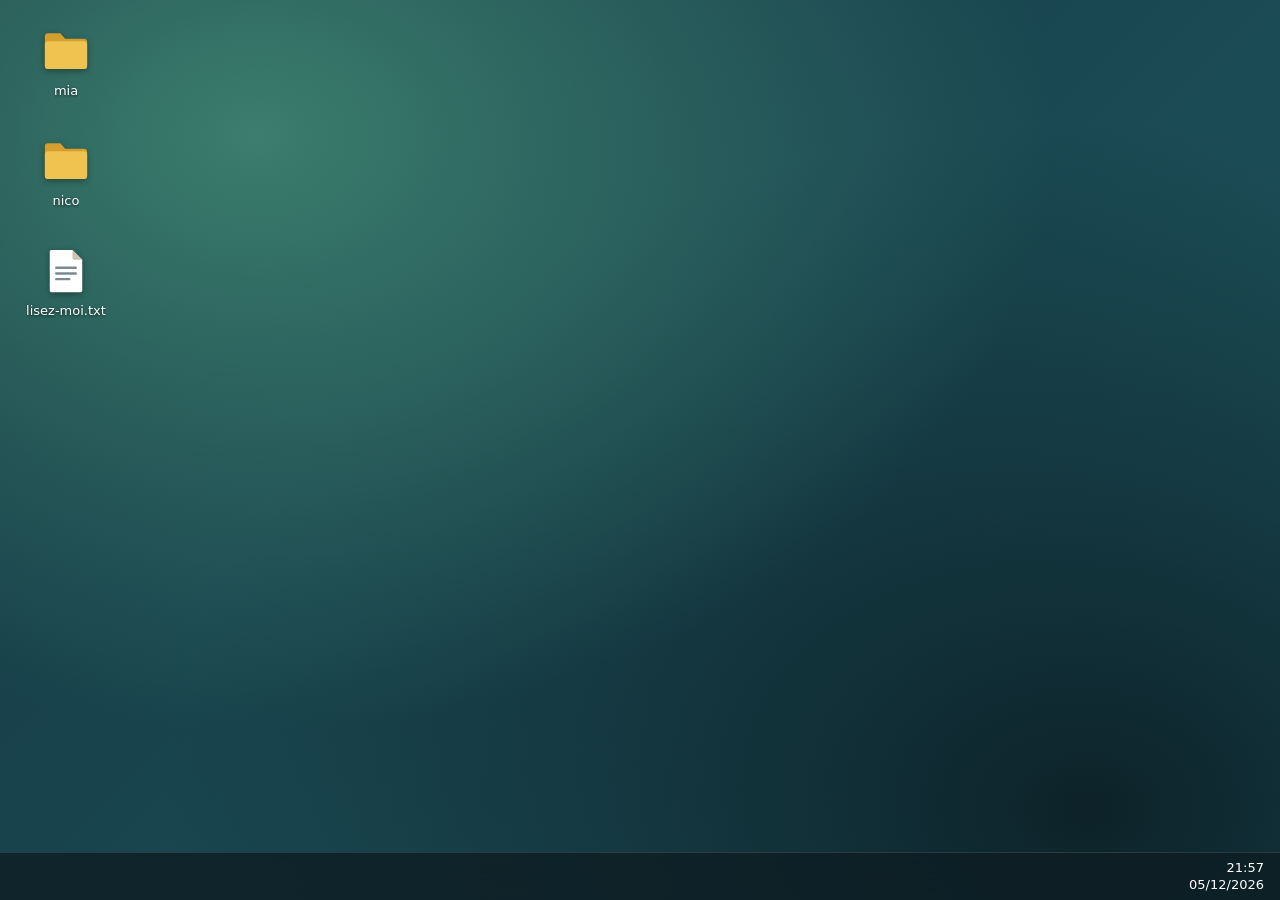
==== bureau.html @ 080b485a "nouveau bureau" ====
<!DOCTYPE html>
<html lang="fr">
<head>
<meta charset="UTF-8">
<meta name="viewport" content="width=device-width, initial-scale=1">
<title>Mon bureau</title>
<style>
  :root {
    --wall-a: #14343f;
    --wall-b: #1f5a63;
    --wall-c: #3b7d6e;
    --glass: rgba(14, 30, 36, .82);
    --paper: #f6f4ee;
    --line: #d6d1c3;
    --ink: #1b2428;
    --accent: #e8b84a;
    font-family: "Segoe UI", system-ui, -apple-system, sans-serif;
  }
  * { box-sizing: border-box; }
  html, body { height: 100%; margin: 0; overflow: hidden; }
  body {
    color: var(--ink);
    background:
      radial-gradient(ellipse at 20% 15%, var(--wall-c) 0%, transparent 55%),
      radial-gradient(ellipse at 85% 90%, #0d2229 0%, transparent 60%),
      linear-gradient(135deg, var(--wall-a), var(--wall-b));
    user-select: none;
  }

  /* ---------- Bureau ---------- */
  #desktop {
    position: absolute; inset: 0 0 48px 0;
    padding: 16px;
    display: grid;
    grid-auto-flow: column;
    grid-template-rows: repeat(auto-fill, 104px);
    grid-auto-columns: 100px;
    gap: 6px;
    align-content: start;
  }
  .icon {
    display: flex; flex-direction: column; align-items: center; gap: 6px;
    padding: 8px 4px; border-radius: 6px; border: 1px solid transparent;
    background: none; color: #fff; font: inherit; font-size: 13px;
    cursor: default; text-align: center; width: 100%;
  }
  .icon span {
    max-width: 92px; overflow: hidden; text-overflow: ellipsis;
    display: -webkit-box; -webkit-line-clamp: 2; -webkit-box-orient: vertical;
    text-shadow: 0 1px 3px rgba(0,0,0,.7); word-break: break-word;
  }
  .icon svg { width: 52px; height: 52px; flex: none; filter: drop-shadow(0 2px 3px rgba(0,0,0,.35)); }
  .icon:hover { background: rgba(255,255,255,.1); }
  .icon:focus-visible, .icon.sel { outline: none; background: rgba(255,255,255,.18); border-color: rgba(255,255,255,.45); }

  #empty {
    position: absolute; left: 50%; top: 45%; transform: translate(-50%, -50%);
    width: min(460px, 88vw); padding: 28px; border-radius: 10px;
    background: var(--paper); box-shadow: 0 20px 60px rgba(0,0,0,.4);
    user-select: text;
  }
  #empty h1 { margin: 0 0 8px; font-size: 20px; }
  #empty p { margin: 0; line-height: 1.55; font-size: 14px; }
  #empty code { background: #e9e5d8; padding: 2px 6px; border-radius: 4px; font-size: 13px; }

  /* ---------- Fenêtres ---------- */
  .win {
    position: absolute; display: flex; flex-direction: column;
    background: var(--paper); border-radius: 8px; overflow: hidden;
    box-shadow: 0 18px 50px rgba(0,0,0,.45), 0 0 0 1px rgba(0,0,0,.25);
    min-width: 260px; min-height: 160px; resize: both;
    animation: open .14s ease-out;
  }
  @keyframes open { from { transform: scale(.96); opacity: 0; } }
  .win.min { display: none; }
  .bar {
    display: flex; align-items: center; gap: 8px; padding: 0 6px 0 12px; height: 36px;
    background: #e3dfd2; border-bottom: 1px solid var(--line); cursor: grab; flex: none;
    touch-action: none;
  }
  .win:not(.top) .bar { background: #ebe8de; color: #77746a; }
  .bar:active { cursor: grabbing; }
  .bar b { flex: 1; font-size: 13px; font-weight: 600; white-space: nowrap; overflow: hidden; text-overflow: ellipsis; }
  .bar button {
    width: 30px; height: 26px; border: 0; background: none; border-radius: 4px;
    font-size: 15px; cursor: pointer; color: inherit;
  }
  .bar button:hover { background: rgba(0,0,0,.1); }
  .bar button.x:hover { background: #c9402b; color: #fff; }
  .bar button:focus-visible { outline: 2px solid var(--ink); }
  .path {
    padding: 6px 12px; font-size: 12px; color: #5d5a50; border-bottom: 1px solid var(--line);
    display: flex; gap: 8px; align-items: center; flex: none;
  }
  .path button { font: inherit; border: 1px solid var(--line); background: #fff; border-radius: 4px; padding: 2px 8px; cursor: pointer; }
  .path button:disabled { opacity: .4; cursor: default; }
  .body { flex: 1; overflow: auto; min-height: 0; }
  .grid {
    display: grid; grid-template-columns: repeat(auto-fill, 92px); gap: 4px; padding: 12px;
  }
  .grid .icon { color: var(--ink); }
  .grid .icon span { text-shadow: none; }
  .grid .icon:hover { background: rgba(0,0,0,.06); }
  .grid .icon:focus-visible, .grid .icon.sel { background: rgba(232,184,74,.3); border-color: var(--accent); }
  .grid .icon svg { filter: none; }
  .note { padding: 24px; color: #6b685d; font-size: 14px; }
  pre.txt {
    margin: 0; padding: 16px; font: 14px/1.55 "Cascadia Mono", Consolas, monospace;
    white-space: pre-wrap; word-break: break-word; user-select: text; color: var(--ink);
  }
  .media { display: grid; place-items: center; background: #101a1e; height: 100%; }
  .media img, .media video { max-width: 100%; max-height: 100%; display: block; }

  /* ---------- Barre des tâches ---------- */
  #taskbar {
    position: absolute; left: 0; right: 0; bottom: 0; height: 48px;
    background: var(--glass); backdrop-filter: blur(14px);
    border-top: 1px solid rgba(255,255,255,.12);
    display: flex; align-items: center; gap: 6px; padding: 0 10px; color: #fff;
  }
  #tasks { flex: 1; display: flex; gap: 6px; overflow-x: auto; }
  .task {
    font: inherit; font-size: 13px; color: #fff; background: rgba(255,255,255,.1);
    border: 0; border-bottom: 3px solid transparent; border-radius: 5px;
    padding: 6px 12px; max-width: 170px; overflow: hidden; text-overflow: ellipsis; white-space: nowrap; cursor: pointer;
  }
  .task:hover { background: rgba(255,255,255,.2); }
  .task.on { border-bottom-color: var(--accent); background: rgba(255,255,255,.18); }
  .task:focus-visible { outline: 2px solid var(--accent); }
  #clock { font-size: 13px; text-align: right; line-height: 1.25; padding: 0 6px; }

  @media (prefers-reduced-motion: reduce) { .win { animation: none; } }
  @media (max-width: 600px) { .win { min-width: 0; } }
</style>
</head>
<body>

<main id="desktop" aria-label="Bureau"></main>

<section id="empty" hidden>
  <h1>Je cherche le dossier « bureau »</h1>
  <p id="emptyMsg"></p>
</section>

<footer id="taskbar">
  <div id="tasks" role="toolbar" aria-label="Fenêtres ouvertes"></div>
  <div id="clock"></div>
</footer>

<!-- Optionnel : liste écrite à la main, utilisée seulement sans serveur -->
<script src="bureau.js"></script>
<script>
(() => {
  const $ = (s, el = document) => el.querySelector(s);
  const desktop = $('#desktop'), tasks = $('#tasks');

  /* ---------- Types de fichiers ---------- */
  const EXT = {
    image: ['png','jpg','jpeg','gif','webp','svg','bmp','avif'],
    video: ['mp4','webm','ogg','mov','m4v'],
    text:  ['txt','md','log','json','csv']
  };
  const typeOf = name => {
    const e = name.split('.').pop().toLowerCase();
    for (const t in EXT) if (EXT[t].includes(e)) return t;
    return 'other';
  };

  /* ---------- Icônes ---------- */
  const ICONS = {
    folder: `<svg viewBox="0 0 64 64"><path d="M6 14a4 4 0 0 1 4-4h15l6 7h23a4 4 0 0 1 4 4v29a4 4 0 0 1-4 4H10a4 4 0 0 1-4-4z" fill="#d49f2c"/><path d="M6 24a4 4 0 0 1 4-4h44a4 4 0 0 1 4 4v26a4 4 0 0 1-4 4H10a4 4 0 0 1-4-4z" fill="#f0c24f"/></svg>`,
    text: `<svg viewBox="0 0 64 64"><path d="M14 6h26l12 12v38a2 2 0 0 1-2 2H14a2 2 0 0 1-2-2V8a2 2 0 0 1 2-2z" fill="#fff"/><path d="M40 6l12 12H42a2 2 0 0 1-2-2z" fill="#c9c4b4"/><path d="M20 28h24M20 35h24M20 42h16" stroke="#7b8a90" stroke-width="3" stroke-linecap="round"/></svg>`,
    image: `<svg viewBox="0 0 64 64"><rect x="8" y="12" width="48" height="40" rx="4" fill="#fff"/><rect x="12" y="16" width="40" height="32" rx="2" fill="#8fc7d6"/><circle cx="22" cy="26" r="4" fill="#f6e08a"/><path d="M12 48l12-14 8 9 7-6 13 11z" fill="#3b7d6e"/></svg>`,
    video: `<svg viewBox="0 0 64 64"><rect x="8" y="12" width="48" height="40" rx="4" fill="#26363c"/><circle cx="32" cy="32" r="13" fill="#e8b84a"/><path d="M28 25l12 7-12 7z" fill="#26363c"/></svg>`,
    other: `<svg viewBox="0 0 64 64"><path d="M14 6h26l12 12v38a2 2 0 0 1-2 2H14a2 2 0 0 1-2-2V8a2 2 0 0 1 2-2z" fill="#e3dfd2"/><path d="M40 6l12 12H42a2 2 0 0 1-2-2z" fill="#b9b3a0"/></svg>`
  };

  /* ---------- Sources de données ---------- */
  // Un « nœud » : { name, dir, type, children(), url(), text(), frame }

  // 1) Avec un serveur (Live Server de VS Code, etc.) : on lit la liste affichée par le serveur
  function serverNode(url, name, dir) {
    return {
      name, dir, type: dir ? 'folder' : typeOf(name),
      async children() {
        const res = await fetch(url);
        if (!res.ok) throw new Error('HTTP ' + res.status);
        const doc = new DOMParser().parseFromString(await res.text(), 'text/html');
        const base = new URL(url);
        const basePath = base.pathname.endsWith('/') ? base.pathname : base.pathname + '/';
        const seen = new Set(), out = [];
        doc.querySelectorAll('a[href]').forEach(a => {
          const href = a.getAttribute('href');
          if (!href || href.startsWith('?') || href.startsWith('#')) return;
          let u;
          try { u = new URL(href, base); } catch { return; }
          if (u.origin !== base.origin) return;
          if (!u.pathname.startsWith(basePath) || u.pathname === basePath) return;
          const rest = u.pathname.slice(basePath.length).replace(/\/$/, '');
          if (!rest || rest.includes('/') || seen.has(rest)) return;
          seen.add(rest);
          const isDir = u.pathname.endsWith('/') || a.classList.contains('icon-directory');
          u.search = ''; u.hash = '';
          if (isDir && !u.pathname.endsWith('/')) u.pathname += '/';
          out.push(serverNode(u.href, decodeURIComponent(rest), isDir));
        });
        return out;
      },
      url: async () => url,
      text: async () => (await fetch(url)).text()
    };
  }

  // 2) Sans serveur : liste écrite à la main dans bureau.js
  function manifestNode(entry, path) {
    if (typeof entry === 'string') entry = { name: entry };
    const dir = Array.isArray(entry.children);
    const full = path + entry.name + (dir ? '/' : '');
    return {
      name: entry.name, dir, type: dir ? 'folder' : typeOf(entry.name), frame: true,
      children: async () => (entry.children || []).map(c => manifestNode(c, full)),
      url: async () => encodeURI(full),
      text: async () => { throw new Error('lecture directe impossible'); }
    };
  }

  const sortNodes = list => list.sort((a, b) => (b.dir - a.dir) || a.name.localeCompare(b.name, 'fr', { numeric: true }));

  /* ---------- Icônes cliquables ---------- */
  function makeIcon(node, onOpen) {
    const b = document.createElement('button');
    b.className = 'icon';
    b.innerHTML = ICONS[node.type] + '<span></span>';
    $('span', b).textContent = node.name;
    b.title = node.name;
    b.addEventListener('click', () => {
      b.parentElement.querySelectorAll('.sel').forEach(x => x.classList.remove('sel'));
      b.classList.add('sel');
    });
    b.addEventListener('dblclick', () => onOpen(node));
    b.addEventListener('keydown', e => { if (e.key === 'Enter') onOpen(node); });
    return b;
  }

  /* ---------- Fenêtres ---------- */
  let z = 10, offset = 0;
  const wins = new Set();

  function focusWin(w) {
    wins.forEach(x => {
      x.el.classList.toggle('top', x === w);
      x.task.classList.toggle('on', x === w && !x.el.classList.contains('min'));
    });
    w.el.style.zIndex = ++z;
  }

  function openWindow(title, build) {
    const el = document.createElement('div');
    el.className = 'win';
    const W = Math.min(560, innerWidth - 24), H = Math.min(400, innerHeight - 80);
    el.style.width = W + 'px'; el.style.height = H + 'px';
    el.style.left = Math.min(140 + offset, Math.max(8, innerWidth - W - 8)) + 'px';
    el.style.top = Math.min(40 + offset, Math.max(8, innerHeight - H - 60)) + 'px';
    offset = (offset + 28) % 140;
    el.innerHTML = `<div class="bar"><b></b><button class="m" aria-label="Réduire">–</button><button class="x" aria-label="Fermer">✕</button></div><div class="content" style="display:contents"></div>`;
    $('b', el).textContent = title;
    const task = document.createElement('button');
    task.className = 'task'; task.textContent = title;
    tasks.appendChild(task);
    const w = { el, task };
    wins.add(w);
    document.body.appendChild(el);

    const close = () => { wins.delete(w); el.remove(); task.remove(); w.cleanup && w.cleanup(); };
    $('.x', el).onclick = close;
    $('.m', el).onclick = () => { el.classList.add('min'); task.classList.remove('on'); };
    task.onclick = () => {
      if (el.classList.contains('min')) { el.classList.remove('min'); focusWin(w); }
      else if (el.classList.contains('top')) { el.classList.add('min'); task.classList.remove('on'); }
      else focusWin(w);
    };
    el.addEventListener('pointerdown', () => focusWin(w));

    // Déplacement par la barre de titre
    const bar = $('.bar', el);
    bar.addEventListener('pointerdown', e => {
      if (e.target.closest('button')) return;
      const dx = e.clientX - el.offsetLeft, dy = e.clientY - el.offsetTop;
      bar.setPointerCapture(e.pointerId);
      const move = ev => {
        el.style.left = Math.max(-el.offsetWidth + 80, Math.min(innerWidth - 80, ev.clientX - dx)) + 'px';
        el.style.top = Math.max(0, Math.min(innerHeight - 90, ev.clientY - dy)) + 'px';
      };
      const up = () => { bar.removeEventListener('pointermove', move); bar.removeEventListener('pointerup', up); };
      bar.addEventListener('pointermove', move);
      bar.addEventListener('pointerup', up);
    });

    build(el, w);
    focusWin(w);
    return w;
  }

  /* ---------- Ouverture d'un élément ---------- */
  function openNode(node) {
    if (node.dir) return openFolder(node);
    if (node.type === 'image') return openMedia(node, 'img');
    if (node.type === 'video') return openMedia(node, 'video');
    openText(node); // textes, et tentative en texte pour les autres fichiers
  }

  function openFolder(root) {
    openWindow(root.name, (el, w) => {
      const stack = [root];
      const content = $('.content', el);
      content.innerHTML = `<div class="path"><button class="up" aria-label="Dossier parent">↑</button><span class="where"></span></div><div class="body"></div>`;
      const up = $('.up', content), where = $('.where', content), body = $('.body', content);

      async function show() {
        const cur = stack[stack.length - 1];
        where.textContent = stack.map(n => n.name).join(' / ');
        up.disabled = stack.length < 2;
        w.task.textContent = cur.name; $('b', el).textContent = cur.name;
        body.innerHTML = '<div class="note">Chargement…</div>';
        try {
          const list = sortNodes(await cur.children());
          if (!list.length) { body.innerHTML = '<div class="note">Ce dossier est vide.</div>'; return; }
          const grid = document.createElement('div'); grid.className = 'grid';
          list.forEach(n => grid.appendChild(makeIcon(n, x => {
            if (x.dir) { stack.push(x); show(); } else openNode(x);
          })));
          body.replaceChildren(grid);
        } catch {
          body.innerHTML = '<div class="note">Impossible de lire ce dossier.</div>';
        }
      }
      up.onclick = () => { if (stack.length > 1) { stack.pop(); show(); } };
      show();
    });
  }

  function openText(node) {
    openWindow(node.name, async el => {
      const content = $('.content', el);
      content.innerHTML = '<div class="body"><div class="note">Chargement…</div></div>';
      const body = $('.body', content);
      try {
        if (node.frame) {   // ouvert en double-clic : le navigateur affiche le fichier lui-même
          const f = document.createElement('iframe');
          f.src = await node.url();
          f.style.cssText = 'width:100%;height:100%;border:0;background:#fff';
          body.replaceChildren(f);
          return;
        }
        const t = await node.text();
        const pre = document.createElement('pre'); pre.className = 'txt';
        pre.textContent = t || '(fichier vide)';
        body.replaceChildren(pre);
      } catch { body.innerHTML = '<div class="note">Impossible de lire ce fichier.</div>'; }
    });
  }

  function openMedia(node, tag) {
    openWindow(node.name, async (el, w) => {
      const content = $('.content', el);
      content.innerHTML = '<div class="body"><div class="media"></div></div>';
      const m = document.createElement(tag);
      m.src = await node.url();
      if (tag === 'video') { m.controls = true; m.autoplay = true; }
      else m.alt = node.name;
      $('.media', content).appendChild(m);
      w.cleanup = () => { if (tag === 'video') m.pause(); };
    });
  }

  /* ---------- Démarrage du bureau ---------- */
  function showHelp(html, title) {
    $('#empty h1').textContent = title || 'Je cherche le dossier « bureau »';
    $('#emptyMsg').innerHTML = html;
    $('#empty').hidden = false;
  }

  function showDesktop(list, url) {
    sortNodes(list);
    desktop.replaceChildren(...list.map(n => makeIcon(n, openNode)));
    $('#empty').hidden = true;
    if (!list.length) showHelp(
      'Le navigateur a bien trouvé le serveur, mais aucun élément dans le dossier <code>bureau</code>.' +
      (url ? '<br><br>Adresse lue : <a href="' + url + '" target="_blank" rel="noopener">' + url + '</a><br>Clique dessus : tu dois y voir la liste de tes fichiers et dossiers.' : '') +
      '<br><br>Vérifie que le dossier <code>bureau</code> contient au moins un élément et qu’il est à côté de <code>bureau.html</code>.',
      'Le dossier « bureau » semble vide');
  }

  desktop.addEventListener('click', e => {
    if (e.target === desktop) desktop.querySelectorAll('.sel').forEach(x => x.classList.remove('sel'));
  });

  async function start() {
    // 1) Avec un serveur (Live Server) : lecture automatique du dossier
    try {
      const rootUrl = new URL('bureau/', location.href).href;
      const root = serverNode(rootUrl, 'bureau', true);
      showDesktop(await root.children(), rootUrl);
      return;
    } catch {}
    // 2) Sans serveur : liste écrite dans bureau.js
    if (Array.isArray(window.BUREAU)) {
      showDesktop(window.BUREAU.map(e => manifestNode(e, 'bureau/')));
      return;
    }
    showHelp('Ouvre cette page avec <b>Live Server</b> (clic droit sur <code>index.html</code> dans VS Code, puis « Open with Live Server ») pour que le bureau lise ton dossier <code>bureau</code> automatiquement.<br><br>Sans serveur, crée un fichier <code>bureau.js</code> à côté de cette page pour y lister le contenu du dossier.');
  }

  /* ---------- Horloge ---------- */
  const tick = () => {
    const d = new Date();
    $('#clock').innerHTML = d.toLocaleTimeString('fr-FR', { hour: '2-digit', minute: '2-digit' }) +
      '<br>' + d.toLocaleDateString('fr-FR', { day: '2-digit', month: '2-digit', year: 'numeric' });
  };
  tick(); setInterval(tick, 15000);

  start();
})();
</script>
</body>
</html>
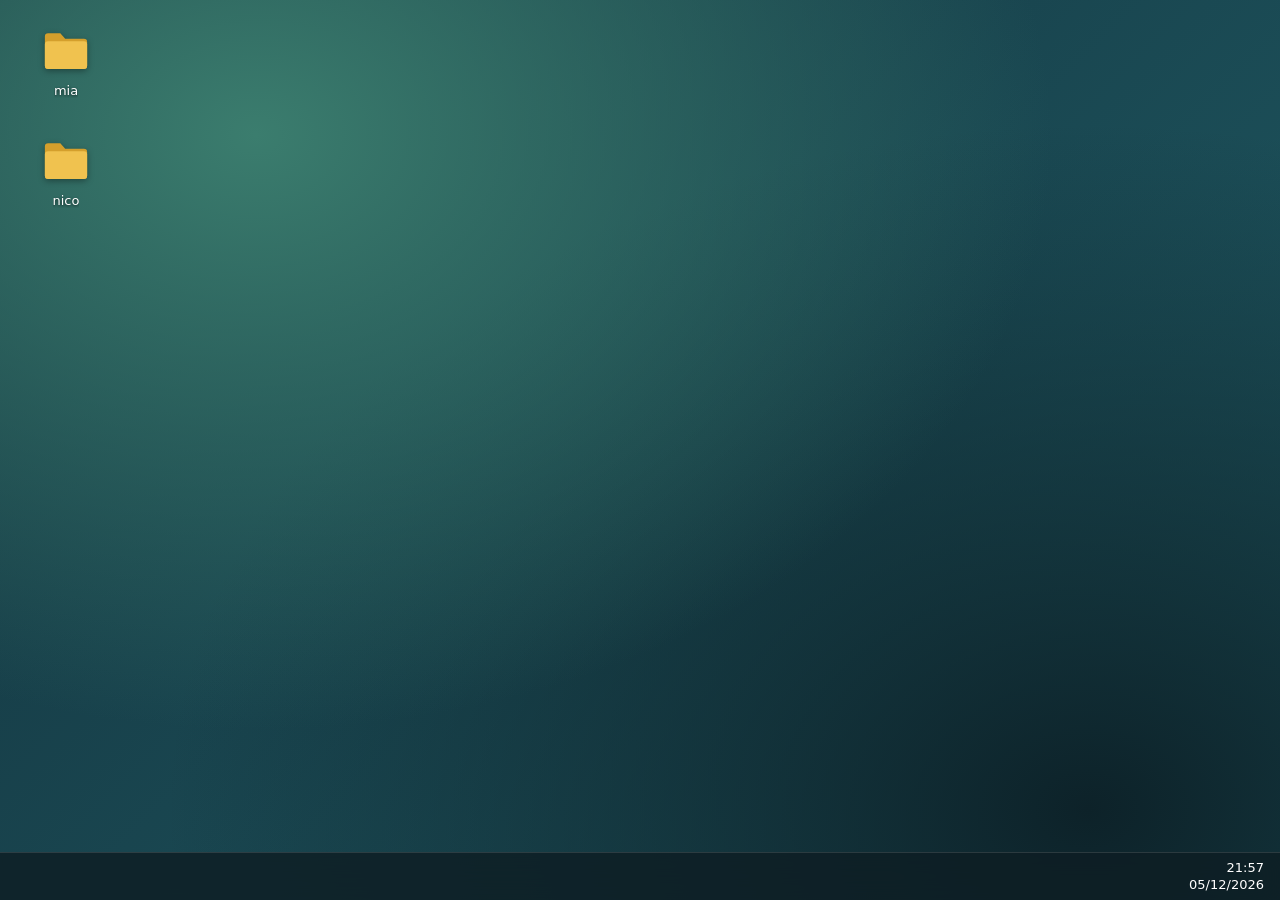
==== commit 5744254c: "correction test" ====
--- a/bureau.html
+++ b/bureau.html
@@ -220,7 +220,11 @@
       name: entry.name, dir, type: dir ? 'folder' : typeOf(entry.name), frame: true,
       children: async () => (entry.children || []).map(c => manifestNode(c, full)),
       url: async () => encodeURI(full),
-      text: async () => { throw new Error('lecture directe impossible'); }
+      text: async () => {
+        const r = await fetch(encodeURI(full));
+        if (!r.ok) throw new Error('HTTP ' + r.status);
+        return r.text();
+      }
     };
   }
 
@@ -345,18 +349,18 @@
       content.innerHTML = '<div class="body"><div class="note">Chargement…</div></div>';
       const body = $('.body', content);
       try {
-        if (node.frame) {   // ouvert en double-clic : le navigateur affiche le fichier lui-même
-          const f = document.createElement('iframe');
-          f.src = await node.url();
-          f.style.cssText = 'width:100%;height:100%;border:0;background:#fff';
-          body.replaceChildren(f);
-          return;
-        }
         const t = await node.text();
         const pre = document.createElement('pre'); pre.className = 'txt';
         pre.textContent = t || '(fichier vide)';
         body.replaceChildren(pre);
-      } catch { body.innerHTML = '<div class="note">Impossible de lire ce fichier.</div>'; }
+        return;
+      } catch {}
+      if (node.frame) {   // ouvert en double-clic : le navigateur affiche le fichier lui-même
+        const f = document.createElement('iframe');
+        f.src = await node.url();
+        f.style.cssText = 'width:100%;height:100%;border:0;background:#fff';
+        body.replaceChildren(f);
+      } else body.innerHTML = '<div class="note">Impossible de lire ce fichier.</div>';
     });
   }
 
@@ -396,19 +400,19 @@
   });
 
   async function start() {
-    // 1) Avec un serveur (Live Server) : lecture automatique du dossier
-    try {
-      const rootUrl = new URL('bureau/', location.href).href;
-      const root = serverNode(rootUrl, 'bureau', true);
-      showDesktop(await root.children(), rootUrl);
-      return;
-    } catch {}
-    // 2) Sans serveur : liste écrite dans bureau.js
-    if (Array.isArray(window.BUREAU)) {
-      showDesktop(window.BUREAU.map(e => manifestNode(e, 'bureau/')));
-      return;
+    const rootUrl = new URL('bureau/', location.href).href;
+    let list = [];
+    // 1) Serveur qui affiche la liste des fichiers (Live Server) : lecture automatique
+    try { list = await serverNode(rootUrl, 'bureau', true).children(); } catch {}
+    // 2) Sinon (Netlify, double-clic…) : liste écrite dans bureau.js
+    if (!list.length && Array.isArray(window.BUREAU)) {
+      list = window.BUREAU.map(e => manifestNode(e, 'bureau/'));
     }
-    showHelp('Ouvre cette page avec <b>Live Server</b> (clic droit sur <code>index.html</code> dans VS Code, puis « Open with Live Server ») pour que le bureau lise ton dossier <code>bureau</code> automatiquement.<br><br>Sans serveur, crée un fichier <code>bureau.js</code> à côté de cette page pour y lister le contenu du dossier.');
+    if (list.length) return showDesktop(list);
+    showHelp(
+      'Je n’ai trouvé ni liste de fichiers, ni <code>bureau.js</code>.<br><br>' +
+      'Lance <code>node generer.js</code> pour créer <code>bureau.js</code> à partir de ton dossier <code>bureau</code>, ou ouvre la page avec Live Server.',
+      'Dossier « bureau » introuvable');
   }
 
   /* ---------- Horloge ---------- */
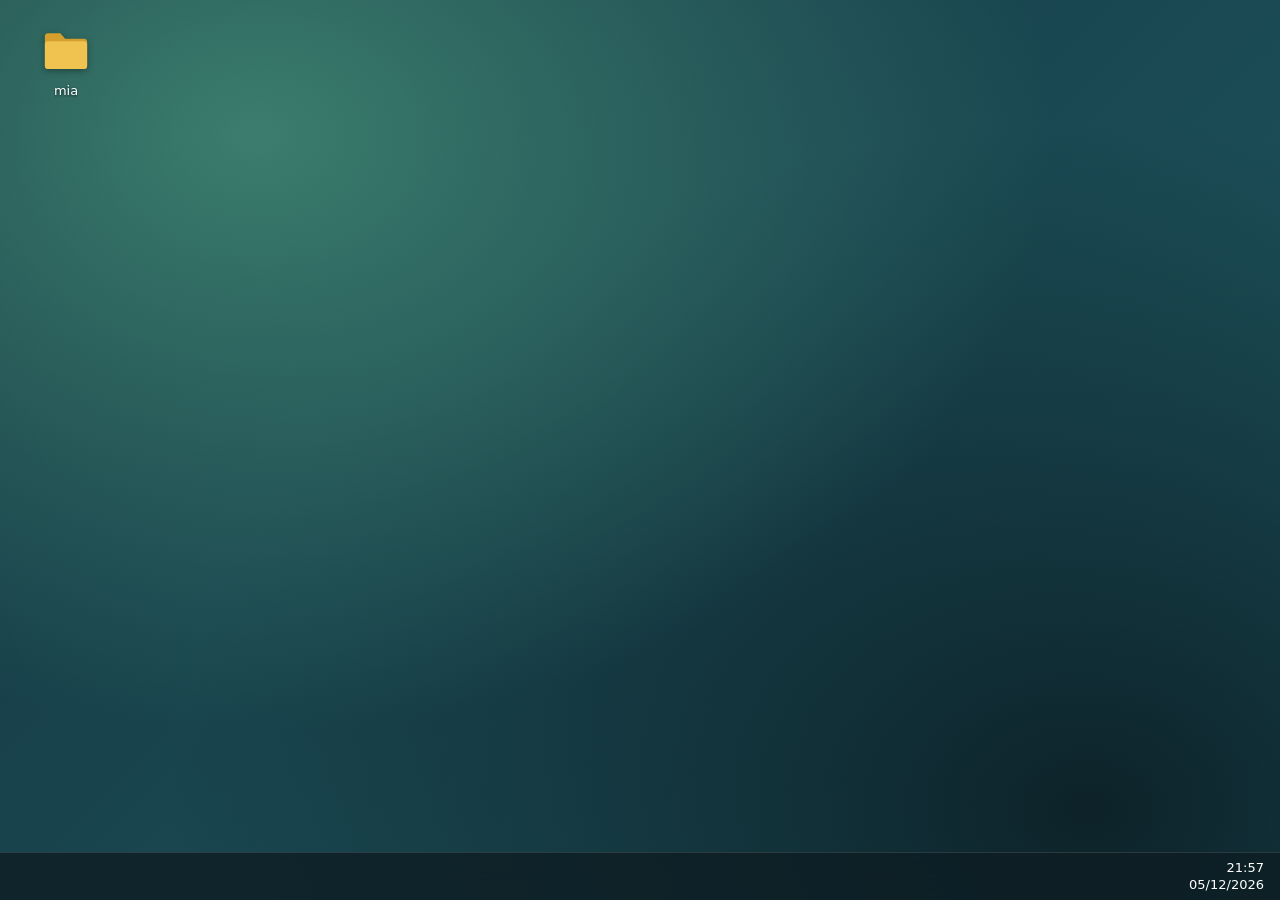
==== commit 7d69e9b5: "teste bureau" ====
--- a/bureau.html
+++ b/bureau.html
@@ -108,6 +108,31 @@
     margin: 0; padding: 16px; font: 14px/1.55 "Cascadia Mono", Consolas, monospace;
     white-space: pre-wrap; word-break: break-word; user-select: text; color: var(--ink);
   }
+  .player {
+    height: 100%; display: flex; flex-direction: column; align-items: center; justify-content: center;
+    gap: 14px; padding: 20px; background: #1b2a30; color: #fff; text-align: center;
+  }
+  .player svg { width: 84px; height: 84px; }
+  .player .t { font-size: 15px; font-weight: 600; max-width: 100%; overflow: hidden; text-overflow: ellipsis; white-space: nowrap; }
+  .player audio { width: 100%; max-width: 420px; }
+  .ico { position: relative; width: 52px; height: 52px; flex: none; }
+  .icon .ico > svg { width: 52px; height: 52px; }
+  .icon .ico .badge { position: absolute; right: -6px; bottom: -4px; width: 24px; height: 24px; filter: drop-shadow(0 1px 2px rgba(0,0,0,.5)); }
+  .icon:not(.locked) .badge { display: none; }
+  .icon.locked .ico > svg:not(.badge) { filter: grayscale(1) brightness(.75); opacity: .75; }
+  .msg { height: 100%; display: flex; flex-direction: column; justify-content: space-between; padding: 18px; gap: 14px; }
+  .msg p { margin: 0; font-size: 14px; line-height: 1.5; }
+  .msg button { align-self: flex-end; font: inherit; font-size: 13px; padding: 6px 22px; cursor: pointer; background: var(--ink); color: #fff; border: 0; border-radius: 5px; }
+  .msg button:hover { background: #2d3b41; }
+  .msg button:focus-visible { outline: 3px solid var(--accent); outline-offset: 2px; }
+  #toast {
+    position: absolute; left: 50%; bottom: 64px; transform: translate(-50%, 12px); z-index: 99999;
+    background: var(--glass); color: #fff; padding: 10px 18px; border-radius: 8px; font-size: 14px;
+    opacity: 0; pointer-events: none; transition: opacity .25s, transform .25s; max-width: 90vw; text-align: center;
+    border: 1px solid rgba(255,255,255,.18);
+  }
+  #toast.show { opacity: 1; transform: translate(-50%, 0); }
+  @media (prefers-reduced-motion: reduce) { #toast { transition: none; } }
   .media { display: grid; place-items: center; background: #101a1e; height: 100%; }
   .media img, .media video { max-width: 100%; max-height: 100%; display: block; }
 
@@ -142,6 +167,8 @@
   <p id="emptyMsg"></p>
 </section>
 
+<div id="toast" role="status" aria-live="polite"></div>
+
 <footer id="taskbar">
   <div id="tasks" role="toolbar" aria-label="Fenêtres ouvertes"></div>
   <div id="clock"></div>
@@ -157,7 +184,8 @@
   /* ---------- Types de fichiers ---------- */
   const EXT = {
     image: ['png','jpg','jpeg','gif','webp','svg','bmp','avif'],
-    video: ['mp4','webm','ogg','mov','m4v'],
+    video: ['mp4','webm','ogv','mov','m4v'],
+    audio: ['mp3','wav','m4a','aac','flac','ogg','oga'],
     text:  ['txt','md','log','json','csv']
   };
   const typeOf = name => {
@@ -172,6 +200,8 @@
     text: `<svg viewBox="0 0 64 64"><path d="M14 6h26l12 12v38a2 2 0 0 1-2 2H14a2 2 0 0 1-2-2V8a2 2 0 0 1 2-2z" fill="#fff"/><path d="M40 6l12 12H42a2 2 0 0 1-2-2z" fill="#c9c4b4"/><path d="M20 28h24M20 35h24M20 42h16" stroke="#7b8a90" stroke-width="3" stroke-linecap="round"/></svg>`,
     image: `<svg viewBox="0 0 64 64"><rect x="8" y="12" width="48" height="40" rx="4" fill="#fff"/><rect x="12" y="16" width="40" height="32" rx="2" fill="#8fc7d6"/><circle cx="22" cy="26" r="4" fill="#f6e08a"/><path d="M12 48l12-14 8 9 7-6 13 11z" fill="#3b7d6e"/></svg>`,
     video: `<svg viewBox="0 0 64 64"><rect x="8" y="12" width="48" height="40" rx="4" fill="#26363c"/><circle cx="32" cy="32" r="13" fill="#e8b84a"/><path d="M28 25l12 7-12 7z" fill="#26363c"/></svg>`,
+    audio: `<svg viewBox="0 0 64 64"><rect x="8" y="8" width="48" height="48" rx="8" fill="#26363c"/><path d="M27 41V20l18-4v21" fill="none" stroke="#e8b84a" stroke-width="4" stroke-linejoin="round"/><circle cx="22" cy="42" r="6" fill="#e8b84a"/><circle cx="40" cy="38" r="6" fill="#e8b84a"/></svg>`,
+    lock: `<svg class="badge" viewBox="0 0 24 24"><rect x="4" y="10" width="16" height="12" rx="2.5" fill="#e8b84a" stroke="#1b2428" stroke-width="1.5"/><path d="M8 10V7a4 4 0 0 1 8 0v3" fill="none" stroke="#1b2428" stroke-width="2.2" stroke-linecap="round"/><circle cx="12" cy="16" r="1.8" fill="#1b2428"/></svg>`,
     other: `<svg viewBox="0 0 64 64"><path d="M14 6h26l12 12v38a2 2 0 0 1-2 2H14a2 2 0 0 1-2-2V8a2 2 0 0 1 2-2z" fill="#e3dfd2"/><path d="M40 6l12 12H42a2 2 0 0 1-2-2z" fill="#b9b3a0"/></svg>`
   };
 
@@ -234,7 +264,7 @@
   function makeIcon(node, onOpen) {
     const b = document.createElement('button');
     b.className = 'icon';
-    b.innerHTML = ICONS[node.type] + '<span></span>';
+    b.innerHTML = '<div class="ico">' + ICONS[node.type] + '</div><span></span>';
     $('span', b).textContent = node.name;
     b.title = node.name;
     b.addEventListener('click', () => {
@@ -258,10 +288,10 @@
     w.el.style.zIndex = ++z;
   }
 
-  function openWindow(title, build) {
+  function openWindow(title, build, size) {
     const el = document.createElement('div');
     el.className = 'win';
-    const W = Math.min(560, innerWidth - 24), H = Math.min(400, innerHeight - 80);
+    const W = Math.min((size && size.w) || 560, innerWidth - 24), H = Math.min((size && size.h) || 400, innerHeight - 80);
     el.style.width = W + 'px'; el.style.height = H + 'px';
     el.style.left = Math.min(140 + offset, Math.max(8, innerWidth - W - 8)) + 'px';
     el.style.top = Math.min(40 + offset, Math.max(8, innerHeight - H - 60)) + 'px';
@@ -310,6 +340,7 @@
     if (node.dir) return openFolder(node);
     if (node.type === 'image') return openMedia(node, 'img');
     if (node.type === 'video') return openMedia(node, 'video');
+    if (node.type === 'audio') return openAudio(node);
     openText(node); // textes, et tentative en texte pour les autres fichiers
   }
 
@@ -364,6 +395,20 @@
     });
   }
 
+  function openAudio(node) {
+    openWindow(node.name, async (el, w) => {
+      const content = $('.content', el);
+      content.innerHTML = '<div class="body"><div class="player">' + ICONS.audio + '<div class="t"></div></div></div>';
+      $('.t', content).textContent = node.name.replace(/\.[^.]+$/, '');
+      const a = document.createElement('audio');
+      a.controls = true; a.autoplay = true;
+      a.src = await node.url();
+      a.addEventListener('error', () => { $('.t', content).textContent = 'Impossible de lire ce fichier audio.'; });
+      $('.player', content).appendChild(a);
+      w.cleanup = () => { a.pause(); a.removeAttribute('src'); a.load(); };
+    }, { w: 400, h: 260 });
+  }
+
   function openMedia(node, tag) {
     openWindow(node.name, async (el, w) => {
       const content = $('.content', el);
@@ -384,13 +429,70 @@
     $('#empty').hidden = false;
   }
 
+  /* ---------- Dossier verrouillé ---------- */
+  const DOSSIER_VERROUILLE = 'nico';   // se débloque quand tous les autres dossiers ont été ouverts
+  const CLE = 'bureau-dossiers-vus';
+  if (location.search.includes('reset')) { try { localStorage.removeItem(CLE); } catch {} }
+  let vus = new Set();
+  try { vus = new Set(JSON.parse(localStorage.getItem(CLE) || '[]')); } catch {}
+  const sauver = () => { try { localStorage.setItem(CLE, JSON.stringify([...vus])); } catch {} };
+
+  let dossiers = [], lockNode = null;
+  const boutons = new Map();
+  const estVerrouille = n => n === lockNode && !dossiers.filter(d => d !== lockNode).every(d => vus.has(d.name));
+
+  function majVerrous() {
+    boutons.forEach((btn, n) => {
+      const l = estVerrouille(n);
+      btn.classList.toggle('locked', l);
+      btn.title = l ? n.name + ' (verrouillé)' : n.name;
+    });
+  }
+
+  let toastTimer;
+  function toast(txt) {
+    const t = $('#toast'); t.textContent = txt; t.classList.add('show');
+    clearTimeout(toastTimer); toastTimer = setTimeout(() => t.classList.remove('show'), 3500);
+  }
+
+  function messageBox(titre, texte) {
+    openWindow(titre, (el, w) => {
+      const c = $('.content', el);
+      c.innerHTML = '<div class="msg"><p></p><button>OK</button></div>';
+      $('p', c).textContent = texte;
+      const ok = $('button', c); ok.onclick = () => $('.x', el).click(); ok.focus();
+    }, { w: 360, h: 180 });
+  }
+
+  function ouvrirDepuisBureau(node) {
+    if (estVerrouille(node)) {
+      messageBox('Accès refusé', 'Ce dossier est verrouillé. Consulte d’abord tous les autres dossiers du bureau.');
+      return;
+    }
+    if (node.dir && node !== lockNode) {
+      const avant = lockNode && estVerrouille(lockNode);
+      vus.add(node.name); sauver(); majVerrous();
+      if (avant && !estVerrouille(lockNode)) toast('Le dossier « ' + lockNode.name + ' » est maintenant déverrouillé.');
+    }
+    openNode(node);
+  }
+
   function showDesktop(list, url) {
     sortNodes(list);
-    desktop.replaceChildren(...list.map(n => makeIcon(n, openNode)));
+    dossiers = list.filter(n => n.dir);
+    lockNode = dossiers.find(n => n.name.toLowerCase() === DOSSIER_VERROUILLE) || null;
+    boutons.clear();
+    desktop.replaceChildren(...list.map(n => {
+      const b = makeIcon(n, ouvrirDepuisBureau);
+      boutons.set(n, b);
+      if (n === lockNode) $('.ico', b).insertAdjacentHTML('beforeend', ICONS.lock);
+      return b;
+    }));
+    majVerrous();
     $('#empty').hidden = true;
     if (!list.length) showHelp(
       'Le navigateur a bien trouvé le serveur, mais aucun élément dans le dossier <code>bureau</code>.' +
-      (url ? '<br><br>Adresse lue : <a href="' + url + '" target="_blank" rel="noopener">' + url + '</a><br>Clique dessus : tu dois y voir la liste de tes fichiers et dossiers.' : '') +
+      (url ? '<br><br>Adresse lue : <a href="' + url + '" target="_blank" rel="noopener">' + url + '</a>' : '') +
       '<br><br>Vérifie que le dossier <code>bureau</code> contient au moins un élément et qu’il est à côté de <code>bureau.html</code>.',
       'Le dossier « bureau » semble vide');
   }
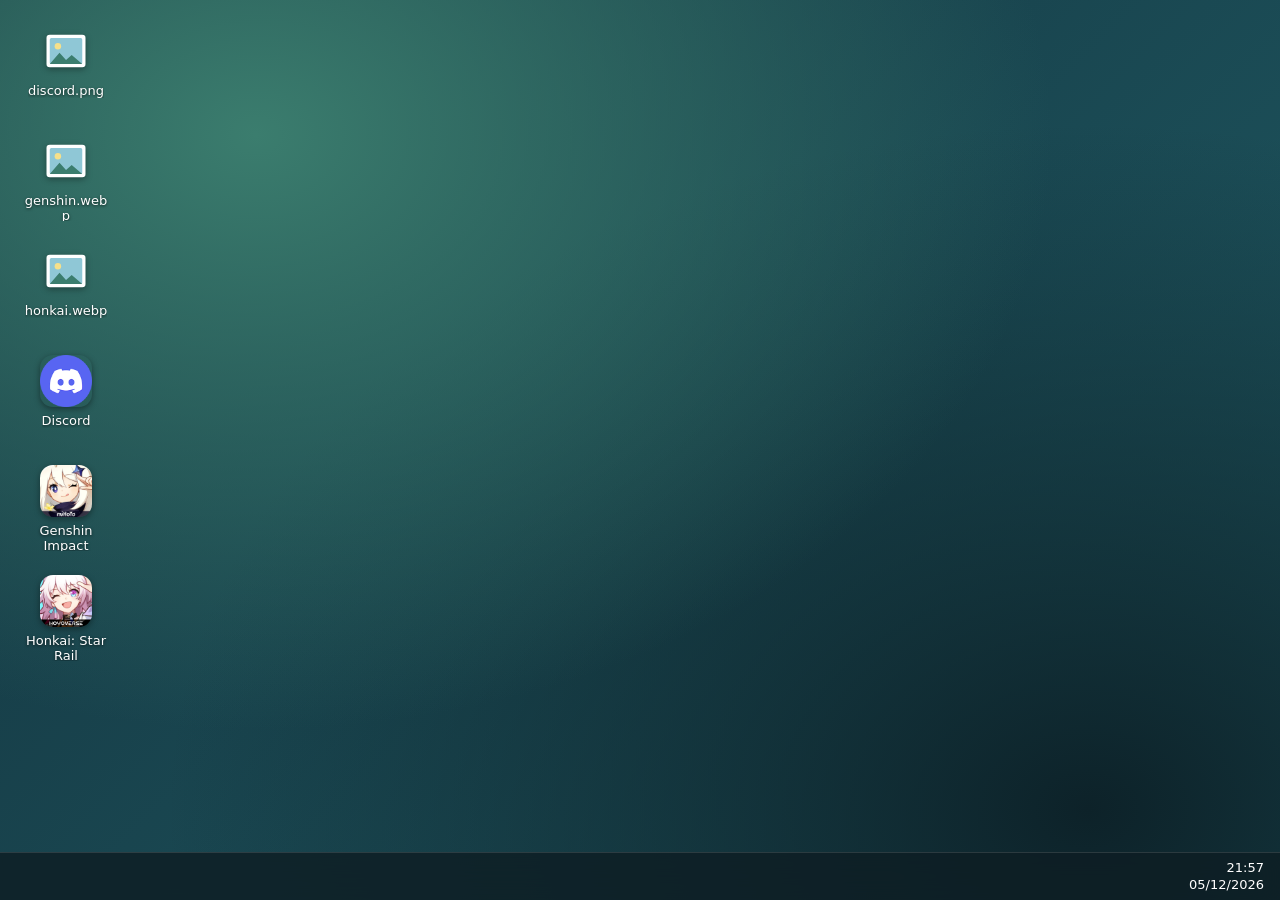
==== commit 1c8a314f: "test nouvelle structure" ====
--- a/bureau.html
+++ b/bureau.html
@@ -4,6 +4,7 @@
 <meta charset="UTF-8">
 <meta name="viewport" content="width=device-width, initial-scale=1">
 <title>Mon bureau</title>
+<link rel="stylesheet" href="jeux/jeux.css">
 <style>
   :root {
     --wall-a: #14343f;
@@ -117,6 +118,9 @@
   .player audio { width: 100%; max-width: 420px; }
   .ico { position: relative; width: 52px; height: 52px; flex: none; }
   .icon .ico > svg { width: 52px; height: 52px; }
+  .icon .ico > img { width: 52px; height: 52px; border-radius: 13px; object-fit: cover; display: block; box-shadow: 0 2px 6px rgba(0,0,0,.4); }
+  .icon .ico .check { position: absolute; right: -6px; bottom: -4px; width: 22px; height: 22px; filter: drop-shadow(0 1px 2px rgba(0,0,0,.5)); }
+  .icon:not(.done) .check { display: none; }
   .icon .ico .badge { position: absolute; right: -6px; bottom: -4px; width: 24px; height: 24px; filter: drop-shadow(0 1px 2px rgba(0,0,0,.5)); }
   .icon:not(.locked) .badge { display: none; }
   .icon.locked .ico > svg:not(.badge) { filter: grayscale(1) brightness(.75); opacity: .75; }
@@ -176,6 +180,7 @@
 
 <!-- Optionnel : liste écrite à la main, utilisée seulement sans serveur -->
 <script src="bureau.js"></script>
+<script src="jeux/jeux.js"></script>
 <script>
 (() => {
   const $ = (s, el = document) => el.querySelector(s);
@@ -202,6 +207,7 @@
     video: `<svg viewBox="0 0 64 64"><rect x="8" y="12" width="48" height="40" rx="4" fill="#26363c"/><circle cx="32" cy="32" r="13" fill="#e8b84a"/><path d="M28 25l12 7-12 7z" fill="#26363c"/></svg>`,
     audio: `<svg viewBox="0 0 64 64"><rect x="8" y="8" width="48" height="48" rx="8" fill="#26363c"/><path d="M27 41V20l18-4v21" fill="none" stroke="#e8b84a" stroke-width="4" stroke-linejoin="round"/><circle cx="22" cy="42" r="6" fill="#e8b84a"/><circle cx="40" cy="38" r="6" fill="#e8b84a"/></svg>`,
     lock: `<svg class="badge" viewBox="0 0 24 24"><rect x="4" y="10" width="16" height="12" rx="2.5" fill="#e8b84a" stroke="#1b2428" stroke-width="1.5"/><path d="M8 10V7a4 4 0 0 1 8 0v3" fill="none" stroke="#1b2428" stroke-width="2.2" stroke-linecap="round"/><circle cx="12" cy="16" r="1.8" fill="#1b2428"/></svg>`,
+    check: `<svg class="check" viewBox="0 0 24 24"><circle cx="12" cy="12" r="11" fill="#3fae6a" stroke="#fff" stroke-width="1.5"/><path d="M6.5 12.5l3.8 3.8 7.2-7.6" fill="none" stroke="#fff" stroke-width="2.6" stroke-linecap="round" stroke-linejoin="round"/></svg>`,
     other: `<svg viewBox="0 0 64 64"><path d="M14 6h26l12 12v38a2 2 0 0 1-2 2H14a2 2 0 0 1-2-2V8a2 2 0 0 1 2-2z" fill="#e3dfd2"/><path d="M40 6l12 12H42a2 2 0 0 1-2-2z" fill="#b9b3a0"/></svg>`
   };
 
@@ -264,14 +270,18 @@
   function makeIcon(node, onOpen) {
     const b = document.createElement('button');
     b.className = 'icon';
-    b.innerHTML = '<div class="ico">' + ICONS[node.type] + '</div><span></span>';
+    const visuel = node.icone ? '<img src="' + node.icone + '" alt="" draggable="false">' : ICONS[node.type];
+    b.innerHTML = '<div class="ico">' + visuel + '</div><span></span>';
     $('span', b).textContent = node.name;
     b.title = node.name;
+    // les jeux (et tout, sur écran tactile) s'ouvrent en un seul clic ; le reste en double-clic
+    const simple = () => !!node.app || matchMedia('(pointer: coarse)').matches;
     b.addEventListener('click', () => {
       b.parentElement.querySelectorAll('.sel').forEach(x => x.classList.remove('sel'));
       b.classList.add('sel');
-    });
-    b.addEventListener('dblclick', () => onOpen(node));
+      if (simple()) onOpen(node);
+    });
+    b.addEventListener('dblclick', () => { if (!simple()) onOpen(node); });
     b.addEventListener('keydown', e => { if (e.key === 'Enter') onOpen(node); });
     return b;
   }
@@ -429,30 +439,36 @@
     $('#empty').hidden = false;
   }
 
-  /* ---------- Dossier verrouillé ---------- */
-  const DOSSIER_VERROUILLE = 'nico';   // se débloque quand tous les autres dossiers ont été ouverts
-  const CLE = 'bureau-dossiers-vus';
-  if (location.search.includes('reset')) { try { localStorage.removeItem(CLE); } catch {} }
-  let vus = new Set();
-  try { vus = new Set(JSON.parse(localStorage.getItem(CLE) || '[]')); } catch {}
-  const sauver = () => { try { localStorage.setItem(CLE, JSON.stringify([...vus])); } catch {} };
-
-  let dossiers = [], lockNode = null;
+  /* ---------- Jeux et dossier verrouillé ---------- */
+  const DOSSIER_VERROUILLE = 'nico';   // se débloque quand les trois jeux sont terminés
+  const Jeux = window.Jeux || { apps: [], estTermine: () => false, tousTermines: () => false,
+    reinitialiser() {}, toutTerminer() {}, ouvrir() {} };
+  if (location.search.includes('reset')) Jeux.reinitialiser();        // ex. bureau.html?reset
+  if (location.search.includes('debloquer')) Jeux.toutTerminer();     // ex. bureau.html?debloquer (pour tester)
+
+  let lockNode = null;
   const boutons = new Map();
-  const estVerrouille = n => n === lockNode && !dossiers.filter(d => d !== lockNode).every(d => vus.has(d.name));
+  const estVerrouille = n => n === lockNode && !Jeux.tousTermines();
 
   function majVerrous() {
     boutons.forEach((btn, n) => {
+      if (n.app) btn.classList.toggle('done', Jeux.estTermine(n.app));
       const l = estVerrouille(n);
       btn.classList.toggle('locked', l);
-      btn.title = l ? n.name + ' (verrouillé)' : n.name;
-    });
-  }
+      if (n === lockNode) btn.title = l ? n.name + ' (verrouillé)' : n.name;
+    });
+  }
+  Jeux.onChange = id => {
+    majVerrous();
+    const app = Jeux.apps.find(a => a.id === id);
+    if (lockNode && Jeux.tousTermines()) toast('Les trois jeux sont terminés : le dossier « ' + lockNode.name + ' » est déverrouillé !');
+    else toast('Jeu terminé : ' + (app ? app.nom : id) + ' ✓');
+  };
 
   let toastTimer;
   function toast(txt) {
     const t = $('#toast'); t.textContent = txt; t.classList.add('show');
-    clearTimeout(toastTimer); toastTimer = setTimeout(() => t.classList.remove('show'), 3500);
+    clearTimeout(toastTimer); toastTimer = setTimeout(() => t.classList.remove('show'), 4500);
   }
 
   function messageBox(titre, texte) {
@@ -461,31 +477,30 @@
       c.innerHTML = '<div class="msg"><p></p><button>OK</button></div>';
       $('p', c).textContent = texte;
       const ok = $('button', c); ok.onclick = () => $('.x', el).click(); ok.focus();
-    }, { w: 360, h: 180 });
+    }, { w: 360, h: 190 });
   }
 
   function ouvrirDepuisBureau(node) {
+    if (node.app) { Jeux.ouvrir(node.app, { openWindow }); return; }
     if (estVerrouille(node)) {
-      messageBox('Accès refusé', 'Ce dossier est verrouillé. Consulte d’abord tous les autres dossiers du bureau.');
+      messageBox('Accès refusé', 'Ce dossier est verrouillé. Termine d’abord les trois jeux du bureau.');
       return;
     }
-    if (node.dir && node !== lockNode) {
-      const avant = lockNode && estVerrouille(lockNode);
-      vus.add(node.name); sauver(); majVerrous();
-      if (avant && !estVerrouille(lockNode)) toast('Le dossier « ' + lockNode.name + ' » est maintenant déverrouillé.');
-    }
     openNode(node);
   }
 
   function showDesktop(list, url) {
     sortNodes(list);
-    dossiers = list.filter(n => n.dir);
-    lockNode = dossiers.find(n => n.name.toLowerCase() === DOSSIER_VERROUILLE) || null;
+    lockNode = list.find(n => n.dir && n.name.toLowerCase() === DOSSIER_VERROUILLE) || null;
+    const apps = Jeux.apps.map(a => ({
+      name: a.nom, dir: false, type: 'app', icone: a.icone, app: a.id, children: async () => []
+    }));
     boutons.clear();
-    desktop.replaceChildren(...list.map(n => {
+    desktop.replaceChildren(...[...list, ...apps].map(n => {
       const b = makeIcon(n, ouvrirDepuisBureau);
       boutons.set(n, b);
       if (n === lockNode) $('.ico', b).insertAdjacentHTML('beforeend', ICONS.lock);
+      if (n.app) $('.ico', b).insertAdjacentHTML('beforeend', ICONS.check);
       return b;
     }));
     majVerrous();
--- a/jeux/jeux.css
+++ b/jeux/jeux.css
@@ -0,0 +1,131 @@
+/* ---------- Fenêtre de jeu ---------- */
+.jeu {
+  --fond: #0f1a36; --fond2: #233763; --accent: #f0cd8a; --encre: #2a1d05;
+  --or: #ffd36a; --violet: #cda2ff;
+  flex: 1; min-height: 0; display: flex; flex-direction: column; color: #fff;
+  background: linear-gradient(160deg, var(--fond), var(--fond2));
+  font-family: "Segoe UI", system-ui, -apple-system, sans-serif; user-select: none;
+}
+.jeu .sp { flex: 1; }
+.jeu-top {
+  display: flex; align-items: center; gap: 8px; padding: 8px 12px; flex: none; flex-wrap: wrap;
+  background: rgba(0,0,0,.3); border-bottom: 1px solid rgba(255,255,255,.08);
+}
+.jeu-logo { border-radius: 7px; }
+.jeu-top b { font-size: 14px; letter-spacing: .02em; }
+.chip {
+  font-size: 12px; padding: 3px 10px; border-radius: 999px;
+  background: rgba(255,255,255,.12); border: 1px solid rgba(255,255,255,.14); white-space: nowrap;
+}
+.chip[data-r="fini"] { background: var(--accent); color: var(--encre); border-color: transparent; font-weight: 700; }
+.chip[hidden] { display: none; }
+
+.jeu-stage { flex: 1; min-height: 0; position: relative; overflow: hidden; }
+.jeu-actions {
+  display: flex; align-items: center; gap: 10px; padding: 10px 14px; flex: none; min-height: 58px;
+  background: rgba(0,0,0,.35); border-top: 1px solid rgba(255,255,255,.08);
+}
+.jeu button { font: inherit; font-size: 14px; cursor: pointer; border-radius: 999px; padding: 9px 20px; }
+.jeu .prin { background: var(--accent); color: var(--encre); border: 0; font-weight: 700; }
+.jeu .prin:hover { filter: brightness(1.08); }
+.jeu .sec { background: transparent; color: #fff; border: 1px solid rgba(255,255,255,.4); }
+.jeu .sec:hover { background: rgba(255,255,255,.1); }
+.jeu button:focus-visible { outline: 3px solid #fff; outline-offset: 2px; }
+
+/* ---------- Accueil ---------- */
+.hero { position: absolute; inset: 0; overflow-y: auto; display: grid; }
+.hero-bg {
+  position: absolute; inset: -20px; background-size: cover; background-position: center;
+  filter: blur(26px) brightness(.4) saturate(1.2);
+}
+.hero-body {
+  position: relative; margin: auto; padding: 20px; text-align: center;
+  display: flex; flex-direction: column; align-items: center; gap: 8px; max-width: 520px;
+}
+.hero-icone {
+  width: 104px; height: 104px; border-radius: 26px; object-fit: cover;
+  border: 3px solid var(--accent); box-shadow: 0 0 40px rgba(255,255,255,.18), 0 8px 24px rgba(0,0,0,.5);
+}
+.hero h2 { margin: 6px 0 0; font-size: 22px; letter-spacing: .02em; }
+.hero p { margin: 0; font-size: 14px; opacity: .85; line-height: 1.45; }
+.taux { list-style: none; padding: 10px 14px; margin: 8px 0 0; display: grid; gap: 4px; font-size: 13px;
+  background: rgba(0,0,0,.35); border-radius: 10px; text-align: left; min-width: 260px; }
+.taux li { display: flex; gap: 8px; align-items: baseline; }
+.taux em { margin-left: auto; font-style: normal; opacity: .8; padding-left: 14px; }
+.garantie-txt { font-size: 12px !important; opacity: .65 !important; }
+
+.etoiles { letter-spacing: 1px; }
+.etoiles.s5 { color: var(--or); }
+.etoiles.s4 { color: var(--violet); }
+
+/* ---------- Animation ---------- */
+.anim { position: absolute; inset: 0; background: #000; overflow: hidden; }
+.anim img { position: absolute; inset: 0; width: 100%; height: 100%; object-fit: contain; background: #000; z-index: 2; }
+.warp {
+  position: absolute; inset: -60%;
+  background: conic-gradient(from 0deg, var(--fond), var(--accent), var(--fond2), #fff, var(--fond));
+  filter: blur(36px); opacity: .85; animation: tourne 1.8s linear infinite;
+}
+.anim::after { content: ""; position: absolute; inset: 0; background: radial-gradient(circle, transparent 15%, rgba(0,0,0,.75) 85%); }
+.charge {
+  position: absolute; left: 0; right: 0; top: 50%; transform: translateY(-50%); text-align: center; z-index: 1;
+  font-size: 20px; letter-spacing: .3em; text-transform: uppercase; animation: pulse 1.2s ease-in-out infinite;
+  text-shadow: 0 2px 10px rgba(0,0,0,.6);
+}
+@keyframes tourne { to { transform: rotate(360deg); } }
+@keyframes pulse { 50% { opacity: .45; } }
+.passer {
+  position: absolute; top: 12px; right: 14px; z-index: 5;
+  background: rgba(0,0,0,.55); color: #fff; border: 1px solid rgba(255,255,255,.45); padding: 6px 16px !important; font-size: 13px !important;
+}
+.passer:hover { background: rgba(0,0,0,.8); }
+
+/* ---------- Résultat ---------- */
+.resultat { position: absolute; inset: 0; background: #000; animation: fondu .35s ease-out; }
+.splash { width: 100%; height: 100%; object-fit: contain; display: block; }
+@keyframes fondu { from { opacity: 0; } }
+.carte-gen {
+  position: absolute; inset: 0; display: grid; place-content: center; gap: 10px; text-align: center;
+  background: radial-gradient(circle at 50% 38%, #8a6a22, #2a2108 75%);
+}
+.carte-gen.s4 { background: radial-gradient(circle at 50% 38%, #6e47b0, #1f1238 75%); }
+.carte-gen .etoiles { font-size: 34px; }
+.carte-gen .nom { font-size: 28px; font-weight: 700; }
+.objectif {
+  position: absolute; top: 14px; left: 50%; transform: translateX(-50%); z-index: 6;
+  background: var(--accent); color: var(--encre); font-weight: 800; padding: 9px 20px; border-radius: 999px;
+  box-shadow: 0 6px 24px rgba(0,0,0,.45); animation: pop .5s cubic-bezier(.2,1.4,.4,1); white-space: nowrap;
+}
+@keyframes pop { from { transform: translateX(-50%) scale(.6); opacity: 0; } }
+
+/* ---------- Résumé x10 et collection ---------- */
+.resume {
+  position: absolute; inset: 0; overflow: auto; padding: 16px; align-content: start;
+  display: grid; grid-template-columns: repeat(auto-fill, minmax(140px, 1fr)); gap: 12px;
+  background: rgba(0,0,0,.3); animation: fondu .35s ease-out;
+}
+.tuile {
+  position: relative; aspect-ratio: 3 / 4; border-radius: 10px; overflow: hidden;
+  border: 2px solid rgba(255,255,255,.2); background: linear-gradient(160deg, #3a2f66, #171230);
+  display: flex; flex-direction: column; justify-content: flex-end; padding: 8px;
+}
+.tuile.s5 { border-color: var(--or); background: linear-gradient(160deg, #7a5a1c, #241a06); }
+.tuile.s4 { border-color: var(--violet); }
+.tuile.grand { box-shadow: 0 0 22px rgba(255,211,106,.6); }
+.tuile img { position: absolute; inset: 0; width: 100%; height: 100%; object-fit: cover; object-position: 55% 25%; }
+.tuile::after { content: ""; position: absolute; inset: 0; background: linear-gradient(transparent 45%, rgba(0,0,0,.85)); }
+.tuile .etoiles, .tuile .nom, .tuile .x { position: relative; z-index: 1; }
+.tuile .etoiles { font-size: 12px; }
+.tuile .nom { font-size: 14px; font-weight: 700; }
+.tuile .x { position: absolute; top: 6px; right: 8px; font-size: 13px; font-weight: 700; background: rgba(0,0,0,.6); padding: 1px 8px; border-radius: 999px; }
+.tuile.vide { filter: grayscale(1) brightness(.55); border-style: dashed; }
+
+/* ---------- Jeu à venir ---------- */
+.jeu-attente { align-items: center; justify-content: center; gap: 8px; text-align: center; }
+.jeu-attente img { border-radius: 18px; }
+.jeu-attente h2 { margin: 6px 0 0; }
+.jeu-attente p { margin: 0; opacity: .75; }
+
+@media (prefers-reduced-motion: reduce) {
+  .warp, .charge, .objectif, .resultat, .resume { animation: none; }
+}
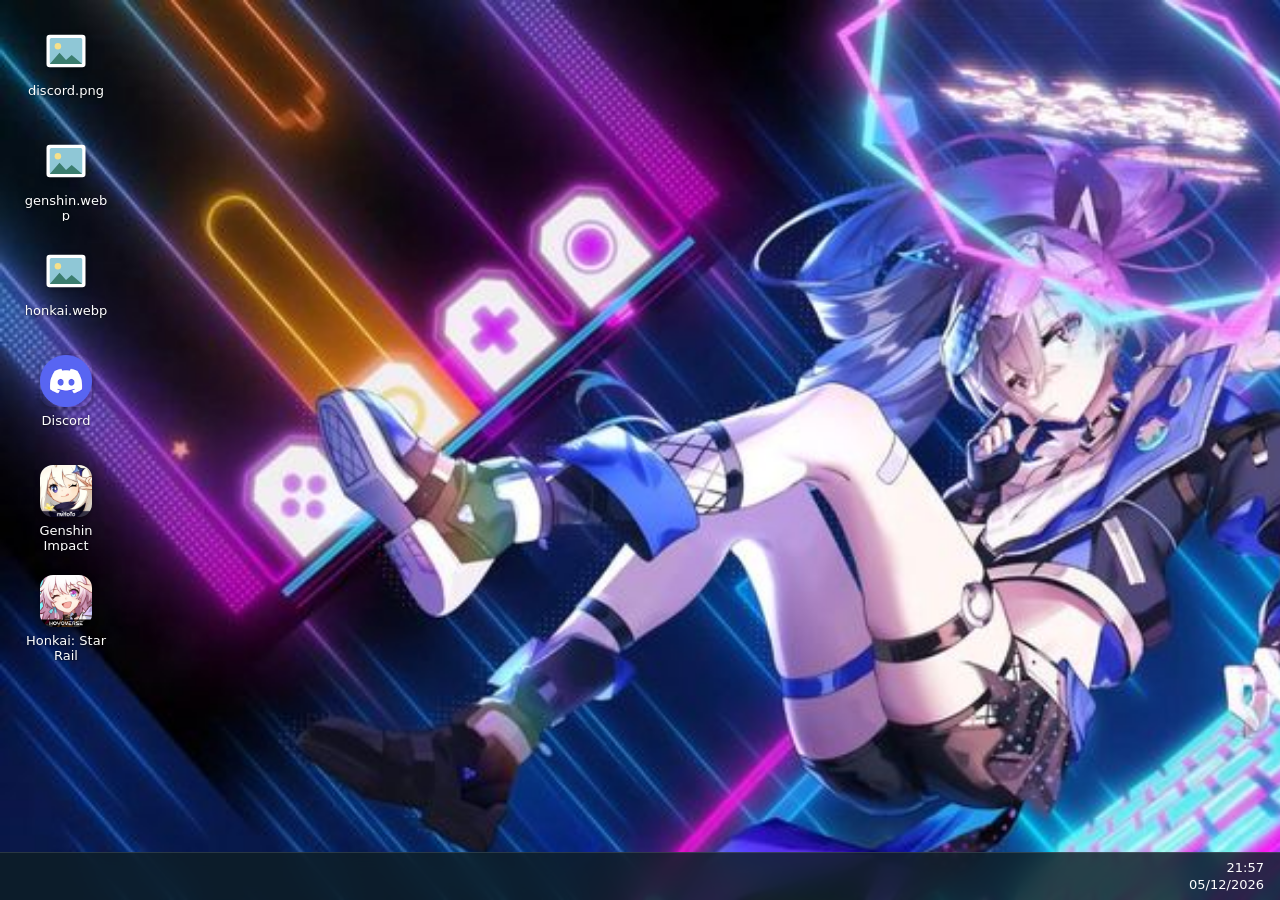
==== commit 49863c2f: "test mail" ====
--- a/bureau.html
+++ b/bureau.html
@@ -26,6 +26,8 @@
       radial-gradient(ellipse at 85% 90%, #0d2229 0%, transparent 60%),
       linear-gradient(135deg, var(--wall-a), var(--wall-b));
     user-select: none;
+    background-image: url(i.jpg);
+    background-size: cover;
   }
 
   /* ---------- Bureau ---------- */
@@ -170,6 +172,14 @@
   <h1>Je cherche le dossier « bureau »</h1>
   <p id="emptyMsg"></p>
 </section>
+
+<!-- Formulaire invisible : Netlify le détecte et reçoit les réponses du quiz Discord -->
+<form name="quiz-discord" method="POST" data-netlify="true" hidden>
+  <input type="hidden" name="form-name" value="quiz-discord">
+  <input name="joueuse"><textarea name="reponses"></textarea>
+  <input name="q1"><input name="q2"><input name="q3"><input name="q4"><input name="q5">
+  <input name="q6"><input name="q7"><input name="q8">
+</form>
 
 <div id="toast" role="status" aria-live="polite"></div>
 
--- a/jeux/jeux.css
+++ b/jeux/jeux.css
@@ -120,12 +120,53 @@
 .tuile .x { position: absolute; top: 6px; right: 8px; font-size: 13px; font-weight: 700; background: rgba(0,0,0,.6); padding: 1px 8px; border-radius: 999px; }
 .tuile.vide { filter: grayscale(1) brightness(.55); border-style: dashed; }
 
-/* ---------- Jeu à venir ---------- */
-.jeu-attente { align-items: center; justify-content: center; gap: 8px; text-align: center; }
-.jeu-attente img { border-radius: 18px; }
-.jeu-attente h2 { margin: 6px 0 0; }
-.jeu-attente p { margin: 0; opacity: .75; }
+/* ---------- Discord : quiz ---------- */
+.jeu-discord { background: #313338; }
+.d-top { display: flex; align-items: center; gap: 8px; padding: 10px 14px; flex: none; background: #313338; border-bottom: 1px solid #232428; }
+.d-hash { color: #80848e; font-size: 22px; line-height: 1; }
+.d-top b { font-size: 15px; }
+.d-serveur { color: #80848e; font-size: 13px; padding-left: 8px; border-left: 1px solid #4a4d55; }
+.d-log { flex: 1; min-height: 0; overflow-y: auto; padding: 12px 0; user-select: text; }
+.d-msg { display: flex; gap: 14px; padding: 6px 16px; animation: fondu .25s ease-out; }
+.d-msg:hover { background: #2e3035; }
+.d-av { width: 40px; height: 40px; border-radius: 50%; flex: none; display: grid; place-items: center; font-weight: 700; overflow: hidden; }
+.d-av.bot { background: #5865f2; }
+.d-av.bot img { width: 100%; height: 100%; display: block; }
+.d-av.moi { background: #f4a9cc; color: #4a1330; }
+.d-corps { min-width: 0; flex: 1; }
+.d-nom { display: flex; align-items: baseline; gap: 6px; font-size: 15px; }
+.d-nom .bot { color: #fff; font-weight: 600; }
+.d-nom .moi { color: #ffb3d6; font-weight: 600; }
+.d-tag { font-style: normal; background: #5865f2; color: #fff; font-size: 10px; font-weight: 700; padding: 1px 5px; border-radius: 4px; }
+.d-nom time { color: #949ba4; font-size: 11px; margin-left: 4px; }
+.d-txt { color: #dbdee1; font-size: 15px; line-height: 1.4; word-break: break-word; }
+.d-txt ol { margin: 4px 0 0; padding-left: 22px; }
+.d-typing { color: #949ba4; font-size: 13px; padding: 2px 16px 2px 70px; }
+.d-typing span { animation: pulse 1s infinite; }
+.d-typing span:nth-child(2) { animation-delay: .2s; }
+.d-typing span:nth-child(3) { animation-delay: .4s; }
+.d-saisie { flex: none; display: flex; flex-wrap: wrap; align-items: center; gap: 8px; padding: 8px 16px 14px; min-height: 62px; }
+.jeu .d-btn { background: #5865f2; color: #fff; border: 0; border-radius: 6px; padding: 9px 16px; font-weight: 600; font-size: 14px; }
+.jeu .d-btn:hover { background: #4752c4; }
+.jeu .d-btn.sec { background: #4e5058; }
+.jeu .d-btn.sec:hover { background: #5d6069; }
+.d-form { flex: 1; display: flex; align-items: center; gap: 6px; background: #383a40; border-radius: 8px; padding: 2px 6px 2px 14px; }
+.d-form:focus-within { outline: 2px solid #5865f2; }
+.d-form input { flex: 1; min-width: 0; background: none; border: 0; outline: none; color: #dbdee1; font: inherit; font-size: 15px; padding: 11px 0; user-select: text; }
+.d-form input::placeholder { color: #80848e; }
+.jeu .d-envoi { background: none; border: 0; color: #b5bac1; border-radius: 6px; padding: 6px 10px; font-size: 16px; }
+.jeu .d-envoi:hover { color: #fff; background: #4752c4; }
+.d-info { color: #949ba4; font-size: 13px; }
+.d-carte { margin-top: 8px; background: #2b2d31; border: 1px solid #1e1f22; border-radius: 8px; padding: 12px; max-width: 420px; }
+.d-aide { margin: 0 0 10px; color: #949ba4; font-size: 12px; }
+.d-rang { list-style: none; margin: 0 0 12px; padding: 0; display: grid; gap: 6px; }
+.d-rang li { display: flex; align-items: center; gap: 8px; background: #313338; border-radius: 6px; padding: 6px 8px; }
+.d-pos { width: 22px; text-align: center; color: #949ba4; font-weight: 700; }
+.d-nr { flex: 1; }
+.jeu .d-rang button { background: #4e5058; color: #fff; border: 0; border-radius: 5px; padding: 4px 10px; font-size: 12px; }
+.jeu .d-rang button:hover:not(:disabled) { background: #5865f2; }
+.jeu .d-rang button:disabled { opacity: .3; cursor: default; }
 
 @media (prefers-reduced-motion: reduce) {
-  .warp, .charge, .objectif, .resultat, .resume { animation: none; }
+  .warp, .charge, .objectif, .resultat, .resume, .d-msg, .d-typing span { animation: none; }
 }
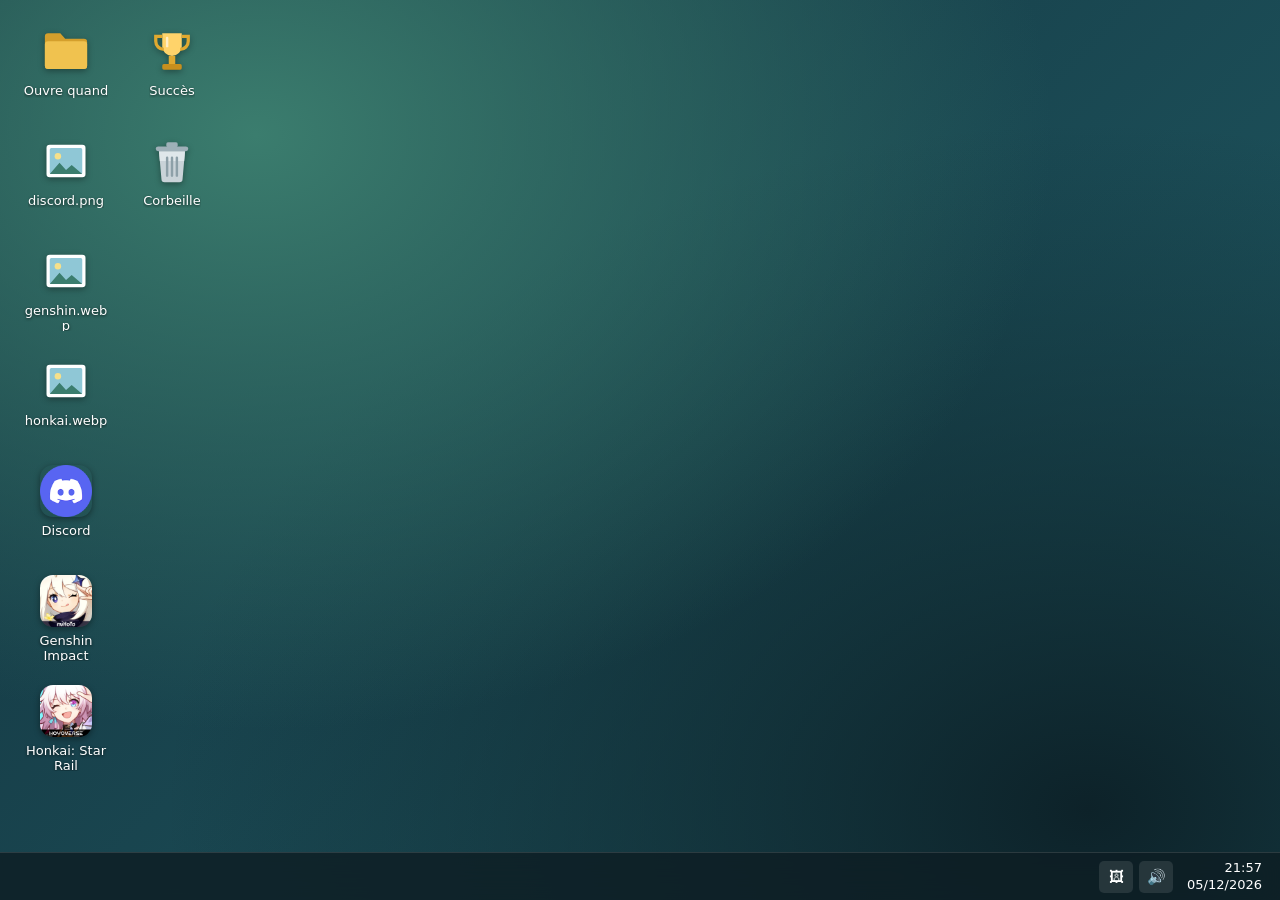
==== commit e1d81b1b: "test" ====
--- a/bureau.html
+++ b/bureau.html
@@ -26,8 +26,6 @@
       radial-gradient(ellipse at 85% 90%, #0d2229 0%, transparent 60%),
       linear-gradient(135deg, var(--wall-a), var(--wall-b));
     user-select: none;
-    background-image: url(i.jpg);
-    background-size: cover;
   }
 
   /* ---------- Bureau ---------- */
@@ -160,7 +158,56 @@
   .task:focus-visible { outline: 2px solid var(--accent); }
   #clock { font-size: 13px; text-align: right; line-height: 1.25; padding: 0 6px; }
 
-  @media (prefers-reduced-motion: reduce) { .win { animation: none; } }
+  /* ----- barre des tâches : boutons son / fond ----- */
+  .tb-btn { font: inherit; font-size: 15px; color: #fff; background: rgba(255,255,255,.1); border: 0; border-radius: 5px; width: 34px; height: 32px; cursor: pointer; flex: none; }
+  .tb-btn:hover { background: rgba(255,255,255,.22); }
+  .tb-btn:focus-visible { outline: 2px solid var(--accent); }
+  #clock { cursor: default; border-radius: 5px; padding: 3px 8px; }
+  #clock:hover { background: rgba(255,255,255,.08); }
+  #clock:focus-visible { outline: 2px solid var(--accent); }
+
+  /* ----- menu du fond d'écran ----- */
+  #menu-fond {
+    position: fixed; z-index: 99990; min-width: 230px; padding: 6px; background: var(--paper); color: var(--ink);
+    border-radius: 10px; box-shadow: 0 14px 40px rgba(0,0,0,.45), 0 0 0 1px rgba(0,0,0,.2); user-select: none;
+  }
+  #menu-fond[hidden] { display: none; }
+  .menu-titre { font-size: 11px; letter-spacing: .08em; text-transform: uppercase; color: #77746a; padding: 6px 10px 4px; }
+  #menu-fond button { display: block; width: 100%; text-align: left; font: inherit; font-size: 14px; color: inherit; background: none; border: 0; border-radius: 6px; padding: 8px 10px; cursor: pointer; }
+  #menu-fond button:hover, #menu-fond button:focus-visible { background: rgba(232,184,74,.3); outline: none; }
+  #menu-fond button.actif::after { content: " ✓"; color: #3fae6a; font-weight: 700; }
+
+  /* ----- bloc-notes caché ----- */
+  .bn { flex: 1; min-height: 0; display: flex; flex-direction: column; background: #fff; }
+  .bn-menu { display: flex; gap: 14px; padding: 4px 12px; font-size: 13px; border-bottom: 1px solid var(--line); background: #f3f1ea; color: #4b483f; flex: none; }
+  .bn-zone { flex: 1; min-height: 0; width: 100%; border: 0; outline: none; resize: none; padding: 14px 16px; font: 15px/1.6 "Cascadia Mono", Consolas, monospace; color: var(--ink); background: #fff; user-select: text; }
+
+  /* ----- le dossier débloqué brille ----- */
+  .icon.pulse .ico { animation: lueur 1.6s ease-in-out infinite; }
+  @keyframes lueur { 50% { filter: drop-shadow(0 0 14px #ffd36a) drop-shadow(0 0 4px #fff); } }
+
+  /* ----- écran de fête ----- */
+  #fete {
+    position: fixed; inset: 0; z-index: 100000; display: grid; place-items: center; padding: 20px;
+    background: rgba(6,16,20,.8); backdrop-filter: blur(6px); animation: fondu .4s ease-out;
+  }
+  #fete[hidden] { display: none; }
+  #confetti { position: absolute; inset: 0; width: 100%; height: 100%; pointer-events: none; }
+  .fete-carte {
+    position: relative; max-width: 460px; text-align: center; color: #fff; padding: 34px 30px 28px;
+    background: linear-gradient(160deg, #1d2d3b, #151f28); border: 1px solid rgba(255,211,106,.55); border-radius: 18px;
+    box-shadow: 0 20px 70px rgba(0,0,0,.6), 0 0 70px rgba(255,211,106,.18);
+    animation: pop2 .65s cubic-bezier(.2,1.3,.4,1);
+  }
+  .fete-etoile { font-size: 46px; line-height: 1; color: #ffd36a; text-shadow: 0 0 24px rgba(255,211,106,.8); }
+  .fete-carte h2 { margin: 10px 0 12px; font-size: 27px; }
+  .fete-carte p { margin: 0 0 22px; line-height: 1.65; opacity: .92; white-space: pre-line; }
+  #fete-btn { font: inherit; font-size: 16px; font-weight: 700; cursor: pointer; border: 0; border-radius: 999px; padding: 12px 30px; background: #ffd36a; color: #2a1d05; }
+  #fete-btn:hover { filter: brightness(1.08); }
+  #fete-btn:focus-visible { outline: 3px solid #fff; outline-offset: 3px; }
+  @keyframes pop2 { from { transform: scale(.7); opacity: 0; } }
+
+  @media (prefers-reduced-motion: reduce) { .win { animation: none; } .icon.pulse .ico, .fete-carte, #fete { animation: none; } }
   @media (max-width: 600px) { .win { min-width: 0; } }
 </style>
 </head>
@@ -183,18 +230,41 @@
 
 <div id="toast" role="status" aria-live="polite"></div>
 
+<div id="menu-fond" role="menu" aria-label="Fond d’écran" hidden></div>
+<input type="file" id="fond-fichier" accept="image/*" hidden>
+
+<div id="fete" role="dialog" aria-modal="true" aria-labelledby="fete-titre" hidden>
+  <canvas id="confetti" aria-hidden="true"></canvas>
+  <div class="fete-carte">
+    <div class="fete-etoile" aria-hidden="true">★</div>
+    <h2 id="fete-titre"></h2>
+    <p id="fete-texte"></p>
+    <button type="button" id="fete-btn"></button>
+  </div>
+</div>
+
 <footer id="taskbar">
   <div id="tasks" role="toolbar" aria-label="Fenêtres ouvertes"></div>
-  <div id="clock"></div>
+  <button type="button" class="tb-btn" id="btn-fond" aria-label="Changer le fond d’écran" title="Fond d’écran">🖼</button>
+  <button type="button" class="tb-btn" id="btn-son" aria-label="Couper ou remettre le son" title="Son">🔊</button>
+  <div id="clock" role="button" tabindex="0" aria-label="Horloge"></div>
 </footer>
 
 <!-- Optionnel : liste écrite à la main, utilisée seulement sans serveur -->
 <script src="bureau.js"></script>
+<script src="perso.js"></script>
+<script src="sons.js"></script>
+<script src="succes.js"></script>
 <script src="jeux/jeux.js"></script>
 <script>
 (() => {
   const $ = (s, el = document) => el.querySelector(s);
   const desktop = $('#desktop'), tasks = $('#tasks');
+  const son = n => { try { window.Sons && window.Sons[n] && window.Sons[n](); } catch {} };
+  const succes = id => { try { window.Succes && window.Succes.debloquer(id); } catch {} };
+  const lsGet = k => { try { return localStorage.getItem(k); } catch { return null; } };
+  const lsSet = (k, v) => { try { localStorage.setItem(k, v); } catch {} };
+  const lsDel = k => { try { localStorage.removeItem(k); } catch {} };
 
   /* ---------- Types de fichiers ---------- */
   const EXT = {
@@ -218,6 +288,8 @@
     audio: `<svg viewBox="0 0 64 64"><rect x="8" y="8" width="48" height="48" rx="8" fill="#26363c"/><path d="M27 41V20l18-4v21" fill="none" stroke="#e8b84a" stroke-width="4" stroke-linejoin="round"/><circle cx="22" cy="42" r="6" fill="#e8b84a"/><circle cx="40" cy="38" r="6" fill="#e8b84a"/></svg>`,
     lock: `<svg class="badge" viewBox="0 0 24 24"><rect x="4" y="10" width="16" height="12" rx="2.5" fill="#e8b84a" stroke="#1b2428" stroke-width="1.5"/><path d="M8 10V7a4 4 0 0 1 8 0v3" fill="none" stroke="#1b2428" stroke-width="2.2" stroke-linecap="round"/><circle cx="12" cy="16" r="1.8" fill="#1b2428"/></svg>`,
     check: `<svg class="check" viewBox="0 0 24 24"><circle cx="12" cy="12" r="11" fill="#3fae6a" stroke="#fff" stroke-width="1.5"/><path d="M6.5 12.5l3.8 3.8 7.2-7.6" fill="none" stroke="#fff" stroke-width="2.6" stroke-linecap="round" stroke-linejoin="round"/></svg>`,
+    corbeille: `<svg viewBox="0 0 64 64"><path d="M16 20h32l-3 34a4 4 0 0 1-4 4H23a4 4 0 0 1-4-4z" fill="#c9d3d8"/><path d="M16 20h32l-1 12H17z" fill="#dfe7ea"/><rect x="12" y="14" width="40" height="6" rx="3" fill="#9fb0b8"/><rect x="25" y="9" width="14" height="6" rx="2" fill="#9fb0b8"/><path d="M26 28v22M32 28v22M38 28v22" stroke="#8da0a8" stroke-width="3" stroke-linecap="round"/></svg>`,
+    succes: `<svg viewBox="0 0 64 64"><path d="M20 10h24v16a12 12 0 0 1-24 0z" fill="#ffd36a"/><path d="M20 14h-8v6a10 10 0 0 0 10 10M44 14h8v6a10 10 0 0 1-10 10" fill="none" stroke="#e0a92f" stroke-width="4"/><rect x="28" y="38" width="8" height="10" fill="#e0a92f"/><rect x="20" y="48" width="24" height="7" rx="2" fill="#c78f1d"/><path d="M26 16v10" stroke="#fff" stroke-width="3" stroke-linecap="round" opacity=".6"/></svg>`,
     other: `<svg viewBox="0 0 64 64"><path d="M14 6h26l12 12v38a2 2 0 0 1-2 2H14a2 2 0 0 1-2-2V8a2 2 0 0 1 2-2z" fill="#e3dfd2"/><path d="M40 6l12 12H42a2 2 0 0 1-2-2z" fill="#b9b3a0"/></svg>`
   };
 
@@ -285,7 +357,7 @@
     $('span', b).textContent = node.name;
     b.title = node.name;
     // les jeux (et tout, sur écran tactile) s'ouvrent en un seul clic ; le reste en double-clic
-    const simple = () => !!node.app || matchMedia('(pointer: coarse)').matches;
+    const simple = () => !!node.app || !!node.special || matchMedia('(pointer: coarse)').matches;
     b.addEventListener('click', () => {
       b.parentElement.querySelectorAll('.sel').forEach(x => x.classList.remove('sel'));
       b.classList.add('sel');
@@ -313,7 +385,7 @@
     el.className = 'win';
     const W = Math.min((size && size.w) || 560, innerWidth - 24), H = Math.min((size && size.h) || 400, innerHeight - 80);
     el.style.width = W + 'px'; el.style.height = H + 'px';
-    el.style.left = Math.min(140 + offset, Math.max(8, innerWidth - W - 8)) + 'px';
+    el.style.left = Math.min((innerWidth > 900 ? 250 : 140) + offset, Math.max(8, innerWidth - W - 8)) + 'px';   // laisse les icônes visibles
     el.style.top = Math.min(40 + offset, Math.max(8, innerHeight - H - 60)) + 'px';
     offset = (offset + 28) % 140;
     el.innerHTML = `<div class="bar"><b></b><button class="m" aria-label="Réduire">–</button><button class="x" aria-label="Fermer">✕</button></div><div class="content" style="display:contents"></div>`;
@@ -352,6 +424,7 @@
 
     build(el, w);
     focusWin(w);
+    if (!(size && size.silencieux)) son('ding');
     return w;
   }
 
@@ -364,6 +437,13 @@
     openText(node); // textes, et tentative en texte pour les autres fichiers
   }
 
+  function suivi(pile) {
+    const racine = pile[0].name.toLowerCase();
+    if (racine.includes('corbeille')) succes('corbeille');
+    if (racine.includes('ouvre quand') && pile.length > 1) succes('ouvre');
+    if (lockNode && pile[0] === lockNode) { succes('nico'); const b = boutons.get(lockNode); if (b) b.classList.remove('pulse'); }
+  }
+
   function openFolder(root) {
     openWindow(root.name, (el, w) => {
       const stack = [root];
@@ -376,6 +456,7 @@
         where.textContent = stack.map(n => n.name).join(' / ');
         up.disabled = stack.length < 2;
         w.task.textContent = cur.name; $('b', el).textContent = cur.name;
+        suivi(stack);
         body.innerHTML = '<div class="note">Chargement…</div>';
         try {
           const list = sortNodes(await cur.children());
@@ -420,6 +501,7 @@
       const content = $('.content', el);
       content.innerHTML = '<div class="body"><div class="player">' + ICONS.audio + '<div class="t"></div></div></div>';
       $('.t', content).textContent = node.name.replace(/\.[^.]+$/, '');
+      succes('vocal');
       const a = document.createElement('audio');
       a.controls = true; a.autoplay = true;
       a.src = await node.url();
@@ -453,7 +535,11 @@
   const DOSSIER_VERROUILLE = 'nico';   // se débloque quand les trois jeux sont terminés
   const Jeux = window.Jeux || { apps: [], estTermine: () => false, tousTermines: () => false,
     reinitialiser() {}, toutTerminer() {}, ouvrir() {} };
-  if (location.search.includes('reset')) Jeux.reinitialiser();        // ex. bureau.html?reset
+  if (location.search.includes('reset')) {                            // ex. bureau.html?reset
+    Jeux.reinitialiser();
+    try { window.Succes && window.Succes.reinitialiser(); } catch {}
+    ['bureau-fete', 'bureau-fond', 'bureau-fond-perso'].forEach(lsDel);
+  }
   if (location.search.includes('debloquer')) Jeux.toutTerminer();     // ex. bureau.html?debloquer (pour tester)
 
   let lockNode = null;
@@ -465,14 +551,19 @@
       if (n.app) btn.classList.toggle('done', Jeux.estTermine(n.app));
       const l = estVerrouille(n);
       btn.classList.toggle('locked', l);
-      if (n === lockNode) btn.title = l ? n.name + ' (verrouillé)' : n.name;
+      if (n === lockNode) {
+        btn.title = l ? n.name + ' (verrouillé)' : n.name;
+        btn.classList.toggle('pulse', !l && !(window.Succes && window.Succes.estDebloque('nico')));
+      }
     });
   }
   Jeux.onChange = id => {
     majVerrous();
     const app = Jeux.apps.find(a => a.id === id);
-    if (lockNode && Jeux.tousTermines()) toast('Les trois jeux sont terminés : le dossier « ' + lockNode.name + ' » est déverrouillé !');
-    else toast('Jeu terminé : ' + (app ? app.nom : id) + ' ✓');
+    if (lockNode && Jeux.tousTermines()) {
+      toast('Les trois jeux sont terminés : le dossier « ' + lockNode.name + ' » est déverrouillé !');
+      setTimeout(() => lancerFete(), 2600);       // le temps de voir le résultat du dernier jeu
+    } else toast('Jeu terminé : ' + (app ? app.nom : id) + ' ✓');
   };
 
   let toastTimer;
@@ -487,12 +578,14 @@
       c.innerHTML = '<div class="msg"><p></p><button>OK</button></div>';
       $('p', c).textContent = texte;
       const ok = $('button', c); ok.onclick = () => $('.x', el).click(); ok.focus();
-    }, { w: 360, h: 190 });
+    }, { w: 360, h: 190, silencieux: true });
   }
 
   function ouvrirDepuisBureau(node) {
+    if (node.special === 'succes') { window.Succes && window.Succes.ouvrir({ openWindow }); return; }
     if (node.app) { Jeux.ouvrir(node.app, { openWindow }); return; }
     if (estVerrouille(node)) {
+      son('erreur');
       messageBox('Accès refusé', 'Ce dossier est verrouillé. Termine d’abord les trois jeux du bureau.');
       return;
     }
@@ -502,11 +595,15 @@
   function showDesktop(list, url) {
     sortNodes(list);
     lockNode = list.find(n => n.dir && n.name.toLowerCase() === DOSSIER_VERROUILLE) || null;
+    const corbeille = list.find(n => n.dir && n.name.toLowerCase() === 'corbeille') || null;
+    if (corbeille) corbeille.type = 'corbeille';
     const apps = Jeux.apps.map(a => ({
       name: a.nom, dir: false, type: 'app', icone: a.icone, app: a.id, children: async () => []
     }));
+    const noeudSucces = { name: 'Succès', dir: false, type: 'succes', special: 'succes', children: async () => [] };
+    const tout = [...list.filter(n => n !== corbeille), ...apps, noeudSucces, ...(corbeille ? [corbeille] : [])];
     boutons.clear();
-    desktop.replaceChildren(...[...list, ...apps].map(n => {
+    desktop.replaceChildren(...tout.map(n => {
       const b = makeIcon(n, ouvrirDepuisBureau);
       boutons.set(n, b);
       if (n === lockNode) $('.ico', b).insertAdjacentHTML('beforeend', ICONS.lock);
@@ -542,6 +639,147 @@
       'Dossier « bureau » introuvable');
   }
 
+  /* ---------- Fond d'écran (clic droit sur le bureau) ---------- */
+  const CLE_FOND = 'bureau-fond';
+  const DEGRADES = {
+    turquoise: ['Dégradé turquoise', ''],
+    nuit: ['Dégradé nuit', 'radial-gradient(ellipse at 20% 15%, #5b57b8 0%, transparent 55%), radial-gradient(ellipse at 85% 90%, #090a1d 0%, transparent 60%), linear-gradient(135deg, #15132f, #2d2b6e)'],
+    rose: ['Dégradé rose', 'radial-gradient(ellipse at 20% 15%, #ffc2d9 0%, transparent 55%), radial-gradient(ellipse at 85% 90%, #7a2a55 0%, transparent 60%), linear-gradient(135deg, #b34b7d, #e48bb0)']
+  };
+  let modeFond = lsGet(CLE_FOND) || 'auto';
+  let photoNous = null, imagePerso = lsGet(CLE_FOND + '-perso');
+
+  function trouverPhoto() {                 // cherche fonds/nous.jpg (ou .png, .webp)
+    return new Promise(resolve => {
+      const exts = ['jpg', 'jpeg', 'png', 'webp']; let i = 0;
+      const essai = () => {
+        if (i >= exts.length) return resolve(null);
+        const img = new Image(), u = 'fonds/nous.' + exts[i++];
+        img.onload = () => resolve(u); img.onerror = essai; img.src = u;
+      };
+      essai();
+    });
+  }
+  const calqueImage = u => 'linear-gradient(rgba(0,0,0,.2), rgba(0,0,0,.2)), url("' + u + '") center / cover no-repeat';
+  function appliquerFond() {
+    let css = '';
+    if (modeFond === 'perso' && imagePerso) css = calqueImage(imagePerso);
+    else if ((modeFond === 'photo' || modeFond === 'auto') && photoNous) css = calqueImage(photoNous);
+    else if (modeFond.startsWith('degrade:') && DEGRADES[modeFond.slice(8)]) css = DEGRADES[modeFond.slice(8)][1];
+    document.body.style.background = css;
+  }
+
+  const menuFond = $('#menu-fond');
+  function fermerMenu() { menuFond.hidden = true; }
+  function ouvrirMenuFond(x, y, ancre) {
+    const choix = [];
+    if (photoNous) choix.push(['photo', 'Notre photo']);
+    Object.entries(DEGRADES).forEach(([k, v]) => choix.push(['degrade:' + k, v[0]]));
+    choix.push(['perso', 'Choisir une image…']);
+    const actuel = modeFond === 'auto' ? (photoNous ? 'photo' : 'degrade:turquoise') : modeFond;
+    menuFond.innerHTML = '<div class="menu-titre">Fond d’écran</div>' + choix.map(([m, t]) =>
+      '<button type="button" role="menuitem" data-m="' + m + '"' + (m === actuel ? ' class="actif"' : '') + '>' + t + '</button>').join('');
+    menuFond.hidden = false;
+    const r = menuFond.getBoundingClientRect();
+    menuFond.style.left = Math.max(8, Math.min(x, innerWidth - r.width - 8)) + 'px';
+    menuFond.style.top = Math.max(8, ancre ? y - r.height - 8 : Math.min(y, innerHeight - r.height - 8)) + 'px';
+    menuFond.querySelector('button').focus();
+  }
+  menuFond.addEventListener('click', e => {
+    const b = e.target.closest('button[data-m]'); if (!b) return;
+    const m = b.dataset.m;
+    fermerMenu();
+    if (m === 'perso') { $('#fond-fichier').click(); return; }
+    modeFond = m; lsSet(CLE_FOND, m); appliquerFond(); succes('fond'); son('ding');
+  });
+  document.addEventListener('pointerdown', e => { if (!menuFond.hidden && !e.target.closest('#menu-fond')) fermerMenu(); });
+  document.addEventListener('keydown', e => { if (e.key === 'Escape') fermerMenu(); });
+  desktop.addEventListener('contextmenu', e => {
+    if (e.target !== desktop) return;
+    e.preventDefault(); ouvrirMenuFond(e.clientX, e.clientY);
+  });
+  $('#btn-fond').addEventListener('click', e => {
+    if (!menuFond.hidden) { fermerMenu(); return; }
+    const r = e.currentTarget.getBoundingClientRect();
+    ouvrirMenuFond(r.left - 160, r.top, true);
+  });
+  $('#fond-fichier').addEventListener('change', e => {      // image choisie sur l'appareil
+    const f = e.target.files[0]; e.target.value = '';
+    if (!f) return;
+    const url = URL.createObjectURL(f), img = new Image();
+    img.onload = () => {
+      const k = Math.min(1, 1920 / Math.max(img.width, img.height));
+      const c = document.createElement('canvas');
+      c.width = Math.round(img.width * k); c.height = Math.round(img.height * k);
+      c.getContext('2d').drawImage(img, 0, 0, c.width, c.height);
+      imagePerso = c.toDataURL('image/jpeg', 0.82);
+      URL.revokeObjectURL(url);
+      try { localStorage.setItem(CLE_FOND + '-perso', imagePerso); } catch { toast('Image gardée seulement jusqu’à la fermeture de la page (trop lourde pour être mémorisée).'); }
+      modeFond = 'perso'; lsSet(CLE_FOND, modeFond); appliquerFond(); succes('fond'); son('ding');
+    };
+    img.onerror = () => { URL.revokeObjectURL(url); toast('Impossible de lire cette image.'); };
+    img.src = url;
+  });
+
+  /* ---------- Son ---------- */
+  const btnSon = $('#btn-son');
+  const majBtnSon = () => { const on = !window.Sons || window.Sons.actif; btnSon.textContent = on ? '🔊' : '🔇'; btnSon.setAttribute('aria-pressed', String(!on)); };
+  btnSon.addEventListener('click', () => { if (window.Sons) window.Sons.basculer(); majBtnSon(); });
+  majBtnSon();
+
+  /* ---------- Écran de fête (les trois jeux sont terminés) ---------- */
+  let rafConfettis = 0;
+  function confettis() {
+    cancelAnimationFrame(rafConfettis);
+    const c = $('#confetti'), g = c.getContext('2d');
+    c.width = innerWidth; c.height = innerHeight;
+    if (matchMedia('(prefers-reduced-motion: reduce)').matches) return;
+    const couleurs = ['#ffd36a', '#ff9fc4', '#7fe3ff', '#c9a7ff', '#ffffff', '#6fd68f'];
+    const nv = p => { p.x = Math.random() * c.width; p.y = -10 - Math.random() * 60; p.vy = 2 + Math.random() * 3.5; };
+    const ps = Array.from({ length: 150 }, () => {
+      const p = { vx: (Math.random() - .5) * 2.4, r: 5 + Math.random() * 7, a: Math.random() * 6.28, va: (Math.random() - .5) * .3, col: couleurs[(Math.random() * couleurs.length) | 0] };
+      nv(p); p.y = Math.random() * -c.height * .8; return p;
+    });
+    const debut = performance.now();
+    (function boucle(t) {
+      g.clearRect(0, 0, c.width, c.height);
+      const encore = t - debut < 4500;
+      ps.forEach(p => {
+        p.x += p.vx; p.y += p.vy; p.a += p.va;
+        if (p.y > c.height + 20 && encore) nv(p);
+        g.save(); g.translate(p.x, p.y); g.rotate(p.a); g.fillStyle = p.col; g.fillRect(-p.r / 2, -p.r / 4, p.r, p.r / 2); g.restore();
+      });
+      if (t - debut < 7500 && !$('#fete').hidden) rafConfettis = requestAnimationFrame(boucle);
+      else g.clearRect(0, 0, c.width, c.height);
+    })(debut);
+  }
+  function fermerFete() { $('#fete').hidden = true; cancelAnimationFrame(rafConfettis); }
+  function lancerFete(force) {
+    if (!force && lsGet('bureau-fete')) return;
+    lsSet('bureau-fete', '1');
+    const P = (window.PERSO && window.PERSO.fete) || {};
+    $('#fete-titre').textContent = P.titre || 'Tu as tout terminé !';
+    $('#fete-texte').textContent = P.texte || 'Un dossier vient de se déverrouiller.';
+    $('#fete-btn').textContent = P.bouton || 'Ouvrir le dossier';
+    $('#fete').hidden = false;
+    son('fanfare'); confettis();
+    $('#fete-btn').focus();
+  }
+  $('#fete-btn').addEventListener('click', () => { fermerFete(); if (lockNode && !estVerrouille(lockNode)) ouvrirDepuisBureau(lockNode); });
+  document.addEventListener('keydown', e => { if (e.key === 'Escape' && !$('#fete').hidden) fermerFete(); });
+
+  /* ---------- Bloc-notes caché (clic sur l'horloge) ---------- */
+  function ouvrirBlocNotes() {
+    const P = (window.PERSO && window.PERSO.secret) || { titre: 'secret.txt', texte: '…' };
+    succes('secret'); son('notif');
+    openWindow(P.titre + ' – Bloc-notes', el => {
+      $('.content', el).innerHTML = '<div class="bn"><div class="bn-menu"><span>Fichier</span><span>Édition</span><span>Format</span><span>Affichage</span></div><textarea class="bn-zone" readonly aria-label="Contenu du bloc-notes"></textarea></div>';
+      $('.bn-zone', el).value = P.texte;
+    }, { w: 440, h: 360, silencieux: true });
+  }
+  $('#clock').addEventListener('click', ouvrirBlocNotes);
+  $('#clock').addEventListener('keydown', e => { if (e.key === 'Enter' || e.key === ' ') { e.preventDefault(); ouvrirBlocNotes(); } });
+
   /* ---------- Horloge ---------- */
   const tick = () => {
     const d = new Date();
@@ -550,6 +788,18 @@
   };
   tick(); setInterval(tick, 15000);
 
+  trouverPhoto().then(u => { photoNous = u; appliquerFond(); });
+  appliquerFond();
+
+  // jingle de démarrage (si le navigateur l'autorise, sinon au premier clic)
+  (async () => {
+    const joue = window.Sons ? await window.Sons.demarrage() : true;
+    if (!joue && window.Sons && window.Sons.actif) {
+      addEventListener('pointerdown', () => { if (performance.now() < 15000) window.Sons.demarrage(); }, { once: true });
+    }
+  })();
+
+  if (location.search.includes('fete')) setTimeout(() => lancerFete(true), 900);   // aperçu : bureau.html?fete
   start();
 })();
 </script>
--- a/jeux/jeux.css
+++ b/jeux/jeux.css
@@ -167,6 +167,33 @@
 .jeu .d-rang button:hover:not(:disabled) { background: #5865f2; }
 .jeu .d-rang button:disabled { opacity: .3; cursor: default; }
 
+/* ---------- Succès ---------- */
+#succes-toast {
+  position: fixed; top: 16px; right: 16px; z-index: 100001; display: flex; align-items: center; gap: 12px;
+  background: linear-gradient(135deg, #232a3d, #151a29); color: #fff; padding: 12px 18px 12px 14px;
+  border-radius: 12px; border: 1px solid rgba(255,211,106,.65); box-shadow: 0 10px 34px rgba(0,0,0,.5), 0 0 24px rgba(255,211,106,.15);
+  font-family: "Segoe UI", system-ui, sans-serif; max-width: min(340px, 90vw);
+  transform: translateX(120%); opacity: 0; transition: transform .45s cubic-bezier(.2,1,.3,1), opacity .3s; pointer-events: none;
+}
+#succes-toast.show { transform: none; opacity: 1; }
+.st-icone { font-size: 30px; filter: drop-shadow(0 0 8px rgba(255,211,106,.6)); }
+.st-label { font-size: 11px; letter-spacing: .12em; text-transform: uppercase; color: #ffd36a; }
+.st-titre { font-size: 16px; font-weight: 700; }
+.jeu-succes { --fond: #1b2033; --fond2: #262e4a; --accent: #ffd36a; }
+.succ-top { display: flex; align-items: center; gap: 8px; padding: 12px 16px; background: rgba(0,0,0,.28); flex: none; }
+.succ-barre { height: 4px; background: rgba(255,255,255,.1); flex: none; }
+.succ-barre i { display: block; height: 100%; width: 0; background: linear-gradient(90deg, #ffd36a, #ff9fc4); transition: width .5s; }
+.succ-liste { list-style: none; margin: 0; padding: 10px; flex: 1; min-height: 0; overflow-y: auto; display: grid; gap: 6px; align-content: start; }
+.succ-liste li { display: flex; align-items: center; gap: 12px; padding: 10px 12px; border-radius: 10px; background: rgba(255,255,255,.05); opacity: .55; }
+.succ-liste li.ok { opacity: 1; background: rgba(255,211,106,.1); border: 1px solid rgba(255,211,106,.35); }
+.succ-ico { font-size: 22px; width: 30px; text-align: center; flex: none; }
+.succ-txt { display: grid; gap: 1px; min-width: 0; }
+.succ-txt b { font-size: 14px; }
+.succ-txt small { font-size: 12px; opacity: .75; }
+
+@media (prefers-reduced-motion: reduce) {
+  #succes-toast, .succ-barre i { transition: none; }
+}
 @media (prefers-reduced-motion: reduce) {
   .warp, .charge, .objectif, .resultat, .resume, .d-msg, .d-typing span { animation: none; }
 }
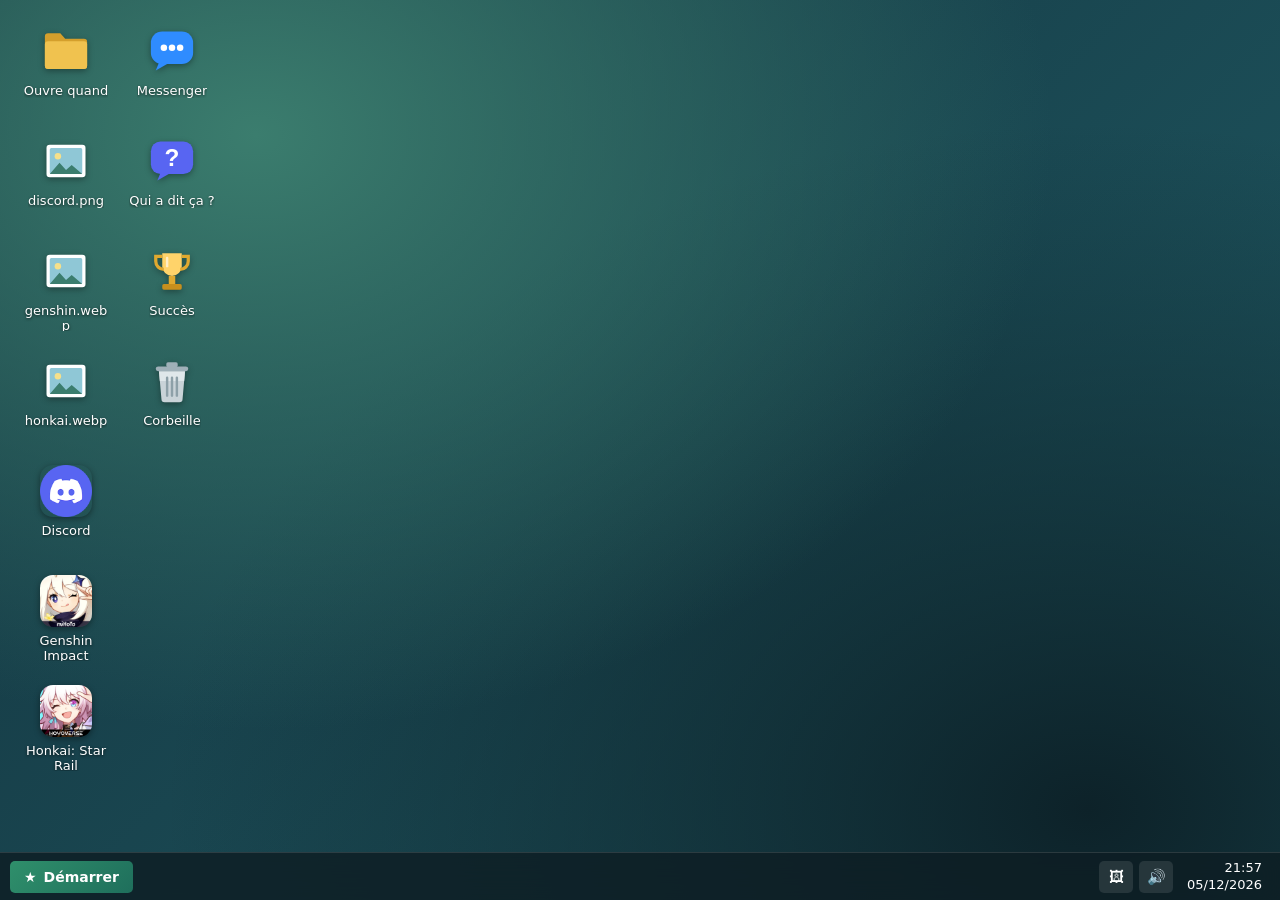
==== commit 83071b85: "teste nouvelle méca site" ====
--- a/bureau.html
+++ b/bureau.html
@@ -207,7 +207,41 @@
   #fete-btn:focus-visible { outline: 3px solid #fff; outline-offset: 3px; }
   @keyframes pop2 { from { transform: scale(.7); opacity: 0; } }
 
-  @media (prefers-reduced-motion: reduce) { .win { animation: none; } .icon.pulse .ico, .fete-carte, #fete { animation: none; } }
+  /* ----- bouton + menu Démarrer ----- */
+  .demarrer { font: inherit; font-size: 14px; font-weight: 700; color: #fff; display: flex; align-items: center; gap: 7px; padding: 0 14px; height: 32px; border: 0; border-radius: 5px; cursor: pointer; flex: none;
+    background: linear-gradient(135deg, #2f8f6b, #1f6f5c); }
+  .demarrer:hover, .demarrer[aria-expanded="true"] { filter: brightness(1.2); }
+  .demarrer:focus-visible { outline: 2px solid var(--accent); }
+  #menu-demarrer { position: fixed; left: 8px; bottom: 56px; z-index: 99991; width: 290px; padding: 8px; border-radius: 12px;
+    background: rgba(14,30,36,.97); color: #fff; box-shadow: 0 16px 50px rgba(0,0,0,.55), 0 0 0 1px rgba(255,255,255,.1); user-select: none; }
+  #menu-demarrer[hidden] { display: none; }
+  #menu-demarrer .dm-titre { font-size: 11px; letter-spacing: .08em; text-transform: uppercase; color: #8fb3ad; padding: 6px 10px 4px; }
+  #menu-demarrer button { display: flex; align-items: center; gap: 12px; width: 100%; text-align: left; font: inherit; font-size: 14px; color: #fff; background: none; border: 0; border-radius: 8px; padding: 7px 10px; cursor: pointer; }
+  #menu-demarrer button:hover, #menu-demarrer button:focus-visible { background: rgba(255,255,255,.12); outline: none; }
+  #menu-demarrer .dm-ico { width: 28px; height: 28px; flex: none; display: grid; place-items: center; }
+  #menu-demarrer .dm-ico img, #menu-demarrer .dm-ico svg { width: 28px; height: 28px; border-radius: 7px; object-fit: cover; }
+  #menu-demarrer hr { border: 0; border-top: 1px solid rgba(255,255,255,.12); margin: 6px 4px; }
+  #menu-demarrer .dm-arret { color: #ffb4a8; }
+
+  /* ----- progression (vider la corbeille) ----- */
+  .prog { height: 18px; border-radius: 9px; background: #e3dfd2; overflow: hidden; border: 1px solid var(--line); }
+  .prog i { display: block; height: 100%; width: 0; background: linear-gradient(90deg, #3b7d6e, #6fd68f); transition: width .14s linear; }
+
+  /* ----- arrêt de l'ordinateur / générique ----- */
+  #arret { position: fixed; inset: 0; z-index: 100002; background: #000; color: #fff; display: grid; place-items: center; padding: 24px; animation: fondu .8s ease-out; }
+  #arret[hidden] { display: none; }
+  #arret-attente { font-size: 20px; letter-spacing: .06em; opacity: .85; }
+  #arret-generique { text-align: center; max-width: 520px; }
+  #arret-generique[hidden], #arret-attente[hidden] { display: none; }
+  .arret-ligne { font-size: 24px; margin: 6px 0; opacity: 0; animation: apparait 1.4s ease forwards; }
+  .arret-ligne:nth-child(1) { font-size: 16px; color: #8fb3ad; letter-spacing: .12em; text-transform: uppercase; }
+  .arret-msg { margin: 28px 0 26px; line-height: 1.7; opacity: 0; white-space: pre-line; animation: apparait 1.6s ease forwards; }
+  #arret-btn { font: inherit; font-size: 15px; font-weight: 700; color: #fff; background: none; border: 1px solid rgba(255,255,255,.55); border-radius: 999px; padding: 10px 28px; cursor: pointer; opacity: 0; animation: apparait 1.2s ease forwards; }
+  #arret-btn:hover { background: rgba(255,255,255,.14); }
+  #arret-btn:focus-visible { outline: 3px solid #fff; outline-offset: 3px; }
+  @keyframes apparait { to { opacity: 1; } }
+
+  @media (prefers-reduced-motion: reduce) { .win { animation: none; } .icon.pulse .ico, .fete-carte, #fete, #arret { animation: none; } .arret-ligne, .arret-msg, #arret-btn { animation: none; opacity: 1; } .prog i { transition: none; } }
   @media (max-width: 600px) { .win { min-width: 0; } }
 </style>
 </head>
@@ -231,6 +265,16 @@
 <div id="toast" role="status" aria-live="polite"></div>
 
 <div id="menu-fond" role="menu" aria-label="Fond d’écran" hidden></div>
+<div id="menu-demarrer" role="menu" aria-label="Menu Démarrer" hidden></div>
+
+<div id="arret" role="dialog" aria-modal="true" aria-label="Arrêt de l’ordinateur" hidden>
+  <div id="arret-attente">Arrêt en cours…</div>
+  <div id="arret-generique" hidden>
+    <div id="arret-lignes"></div>
+    <p class="arret-msg" id="arret-msg"></p>
+    <button type="button" id="arret-btn"></button>
+  </div>
+</div>
 <input type="file" id="fond-fichier" accept="image/*" hidden>
 
 <div id="fete" role="dialog" aria-modal="true" aria-labelledby="fete-titre" hidden>
@@ -244,6 +288,7 @@
 </div>
 
 <footer id="taskbar">
+  <button type="button" class="demarrer" id="btn-demarrer" aria-haspopup="true" aria-expanded="false"><span aria-hidden="true">★</span> Démarrer</button>
   <div id="tasks" role="toolbar" aria-label="Fenêtres ouvertes"></div>
   <button type="button" class="tb-btn" id="btn-fond" aria-label="Changer le fond d’écran" title="Fond d’écran">🖼</button>
   <button type="button" class="tb-btn" id="btn-son" aria-label="Couper ou remettre le son" title="Son">🔊</button>
@@ -255,6 +300,7 @@
 <script src="perso.js"></script>
 <script src="sons.js"></script>
 <script src="succes.js"></script>
+<script src="apps.js"></script>
 <script src="jeux/jeux.js"></script>
 <script>
 (() => {
@@ -352,7 +398,7 @@
   function makeIcon(node, onOpen) {
     const b = document.createElement('button');
     b.className = 'icon';
-    const visuel = node.icone ? '<img src="' + node.icone + '" alt="" draggable="false">' : ICONS[node.type];
+    const visuel = node.svg ? node.svg : node.icone ? '<img src="' + node.icone + '" alt="" draggable="false">' : ICONS[node.type];
     b.innerHTML = '<div class="ico">' + visuel + '</div><span></span>';
     $('span', b).textContent = node.name;
     b.title = node.name;
@@ -448,7 +494,7 @@
     openWindow(root.name, (el, w) => {
       const stack = [root];
       const content = $('.content', el);
-      content.innerHTML = `<div class="path"><button class="up" aria-label="Dossier parent">↑</button><span class="where"></span></div><div class="body"></div>`;
+      content.innerHTML = `<div class="path"><button class="up" aria-label="Dossier parent">↑</button><span class="where"></span><span style="flex:1"></span><button class="vider" type="button" hidden>Vider la corbeille</button></div><div class="body"></div>`;
       const up = $('.up', content), where = $('.where', content), body = $('.body', content);
 
       async function show() {
@@ -457,6 +503,9 @@
         up.disabled = stack.length < 2;
         w.task.textContent = cur.name; $('b', el).textContent = cur.name;
         suivi(stack);
+        const vider = $('.vider', content);
+        vider.hidden = !(stack.length === 1 && /corbeille/i.test(root.name));
+        vider.onclick = viderCorbeille;
         body.innerHTML = '<div class="note">Chargement…</div>';
         try {
           const list = sortNodes(await cur.children());
@@ -544,7 +593,11 @@
 
   let lockNode = null;
   const boutons = new Map();
-  const estVerrouille = n => n === lockNode && !Jeux.tousTermines();
+  const dateDe = v => { const d = v ? new Date(v) : null; return d && !isNaN(d) ? d : null; };
+  const dateCadeau = dateDe(window.PERSO && window.PERSO.anniversaire && window.PERSO.anniversaire.cadeau);
+  const cadeauPret = () => !dateCadeau || Date.now() >= dateCadeau.getTime();
+  const quandCadeau = () => dateCadeau ? dateCadeau.toLocaleString('fr-FR', { day: 'numeric', month: 'long', hour: '2-digit', minute: '2-digit' }) : '';
+  const estVerrouille = n => n === lockNode && (!Jeux.tousTermines() || !cadeauPret());
 
   function majVerrous() {
     boutons.forEach((btn, n) => {
@@ -561,8 +614,10 @@
     majVerrous();
     const app = Jeux.apps.find(a => a.id === id);
     if (lockNode && Jeux.tousTermines()) {
-      toast('Les trois jeux sont terminés : le dossier « ' + lockNode.name + ' » est déverrouillé !');
-      setTimeout(() => lancerFete(), 2600);       // le temps de voir le résultat du dernier jeu
+      if (cadeauPret()) {
+        toast('Les trois jeux sont terminés : le dossier « ' + lockNode.name + ' » est déverrouillé !');
+        setTimeout(verifierFete, 2600);           // le temps de voir le résultat du dernier jeu
+      } else toast('Les trois jeux sont terminés ! Le dossier « ' + lockNode.name + ' » s’ouvrira le ' + quandCadeau() + '.');
     } else toast('Jeu terminé : ' + (app ? app.nom : id) + ' ✓');
   };
 
@@ -581,27 +636,38 @@
     }, { w: 360, h: 190, silencieux: true });
   }
 
+  function ouvrirApp(id) {
+    if (id === 'succes') { window.Succes && window.Succes.ouvrir({ openWindow }); return; }
+    window.Apps && window.Apps.ouvrir(id, { openWindow });
+  }
+
   function ouvrirDepuisBureau(node) {
-    if (node.special === 'succes') { window.Succes && window.Succes.ouvrir({ openWindow }); return; }
+    if (node.special) { ouvrirApp(node.special); return; }
     if (node.app) { Jeux.ouvrir(node.app, { openWindow }); return; }
     if (estVerrouille(node)) {
       son('erreur');
-      messageBox('Accès refusé', 'Ce dossier est verrouillé. Termine d’abord les trois jeux du bureau.');
+      messageBox('Accès refusé', Jeux.tousTermines()
+        ? 'Ce dossier s’ouvrira le ' + quandCadeau() + '. Encore un peu de patience !'
+        : 'Ce dossier est verrouillé. Termine d’abord les trois jeux du bureau.');
       return;
     }
     openNode(node);
   }
 
+  let corbeilleNode = null;
   function showDesktop(list, url) {
     sortNodes(list);
     lockNode = list.find(n => n.dir && n.name.toLowerCase() === DOSSIER_VERROUILLE) || null;
-    const corbeille = list.find(n => n.dir && n.name.toLowerCase() === 'corbeille') || null;
-    if (corbeille) corbeille.type = 'corbeille';
+    corbeilleNode = list.find(n => n.dir && n.name.toLowerCase() === 'corbeille') || null;
+    if (corbeilleNode) corbeilleNode.type = 'corbeille';
     const apps = Jeux.apps.map(a => ({
       name: a.nom, dir: false, type: 'app', icone: a.icone, app: a.id, children: async () => []
     }));
+    const autres = (window.Apps ? window.Apps.liste() : []).map(a => ({
+      name: a.nom, dir: false, type: 'app', svg: a.svg, special: a.id, children: async () => []
+    }));
     const noeudSucces = { name: 'Succès', dir: false, type: 'succes', special: 'succes', children: async () => [] };
-    const tout = [...list.filter(n => n !== corbeille), ...apps, noeudSucces, ...(corbeille ? [corbeille] : [])];
+    const tout = [...list.filter(n => n !== corbeilleNode), ...apps, ...autres, noeudSucces, ...(corbeilleNode ? [corbeilleNode] : [])];
     boutons.clear();
     desktop.replaceChildren(...tout.map(n => {
       const b = makeIcon(n, ouvrirDepuisBureau);
@@ -670,15 +736,13 @@
   }
 
   const menuFond = $('#menu-fond');
+  let menuItems = [];
   function fermerMenu() { menuFond.hidden = true; }
-  function ouvrirMenuFond(x, y, ancre) {
-    const choix = [];
-    if (photoNous) choix.push(['photo', 'Notre photo']);
-    Object.entries(DEGRADES).forEach(([k, v]) => choix.push(['degrade:' + k, v[0]]));
-    choix.push(['perso', 'Choisir une image…']);
-    const actuel = modeFond === 'auto' ? (photoNous ? 'photo' : 'degrade:turquoise') : modeFond;
-    menuFond.innerHTML = '<div class="menu-titre">Fond d’écran</div>' + choix.map(([m, t]) =>
-      '<button type="button" role="menuitem" data-m="' + m + '"' + (m === actuel ? ' class="actif"' : '') + '>' + t + '</button>').join('');
+  function ouvrirMenu(titre, items, x, y, ancre) {
+    menuItems = items;
+    menuFond.setAttribute('aria-label', titre);
+    menuFond.innerHTML = '<div class="menu-titre">' + titre + '</div>' + items.map((it, i) =>
+      '<button type="button" role="menuitem" data-i="' + i + '"' + (it.actif ? ' class="actif"' : '') + '>' + it.texte + '</button>').join('');
     menuFond.hidden = false;
     const r = menuFond.getBoundingClientRect();
     menuFond.style.left = Math.max(8, Math.min(x, innerWidth - r.width - 8)) + 'px';
@@ -686,17 +750,42 @@
     menuFond.querySelector('button').focus();
   }
   menuFond.addEventListener('click', e => {
-    const b = e.target.closest('button[data-m]'); if (!b) return;
-    const m = b.dataset.m;
-    fermerMenu();
+    const b = e.target.closest('button[data-i]'); if (!b) return;
+    const it = menuItems[+b.dataset.i]; fermerMenu();
+    if (it && it.action) it.action();
+  });
+  function choisirFond(m) {
     if (m === 'perso') { $('#fond-fichier').click(); return; }
     modeFond = m; lsSet(CLE_FOND, m); appliquerFond(); succes('fond'); son('ding');
+  }
+  function ouvrirMenuFond(x, y, ancre) {
+    const actuel = modeFond === 'auto' ? (photoNous ? 'photo' : 'degrade:turquoise') : modeFond;
+    const items = [];
+    if (photoNous) items.push({ texte: 'Notre photo', actif: actuel === 'photo', action: () => choisirFond('photo') });
+    Object.entries(DEGRADES).forEach(([k, v]) => items.push({ texte: v[0], actif: actuel === 'degrade:' + k, action: () => choisirFond('degrade:' + k) }));
+    items.push({ texte: 'Choisir une image…', action: () => choisirFond('perso') });
+    ouvrirMenu('Fond d’écran', items, x, y, ancre);
+  }
+  document.addEventListener('pointerdown', e => {
+    if (!menuFond.hidden && !e.target.closest('#menu-fond')) fermerMenu();
+    if (!menuDem.hidden && !e.target.closest('#menu-demarrer, #btn-demarrer')) fermerDemarrer();
   });
-  document.addEventListener('pointerdown', e => { if (!menuFond.hidden && !e.target.closest('#menu-fond')) fermerMenu(); });
-  document.addEventListener('keydown', e => { if (e.key === 'Escape') fermerMenu(); });
+  document.addEventListener('keydown', e => { if (e.key === 'Escape') { fermerMenu(); fermerDemarrer(); } });
   desktop.addEventListener('contextmenu', e => {
+    const ic = e.target.closest('.icon');
+    if (ic) {                                                          // clic droit sur la corbeille
+      const n = [...boutons].find(([, b]) => b === ic);
+      if (n && n[0] === corbeilleNode) {
+        e.preventDefault();
+        ouvrirMenu('Corbeille', [
+          { texte: 'Ouvrir', action: () => ouvrirDepuisBureau(corbeilleNode) },
+          { texte: 'Vider la corbeille', action: viderCorbeille }
+        ], e.clientX, e.clientY);
+      }
+      return;
+    }
     if (e.target !== desktop) return;
-    e.preventDefault(); ouvrirMenuFond(e.clientX, e.clientY);
+    e.preventDefault(); ouvrirMenuFond(e.clientX, e.clientY);          // clic droit sur le fond
   });
   $('#btn-fond').addEventListener('click', e => {
     if (!menuFond.hidden) { fermerMenu(); return; }
@@ -765,6 +854,10 @@
     son('fanfare'); confettis();
     $('#fete-btn').focus();
   }
+  function verifierFete() {            // fête : jeux finis + date du cadeau atteinte + jamais montrée
+    if (!lockNode || !Jeux.tousTermines() || !cadeauPret() || lsGet('bureau-fete')) return;
+    lancerFete();
+  }
   $('#fete-btn').addEventListener('click', () => { fermerFete(); if (lockNode && !estVerrouille(lockNode)) ouvrirDepuisBureau(lockNode); });
   document.addEventListener('keydown', e => { if (e.key === 'Escape' && !$('#fete').hidden) fermerFete(); });
 
@@ -780,6 +873,99 @@
   $('#clock').addEventListener('click', ouvrirBlocNotes);
   $('#clock').addEventListener('keydown', e => { if (e.key === 'Enter' || e.key === ' ') { e.preventDefault(); ouvrirBlocNotes(); } });
 
+  /* ---------- Vider la corbeille (impossible !) ---------- */
+  function viderCorbeille() {
+    openWindow('Suppression en cours…', (el, w) => {
+      $('.content', el).innerHTML = '<div class="msg"><p>Suppression des éléments de la corbeille…</p><div class="prog"><i></i></div></div>';
+      const barre = $('.prog i', el); let p = 0;
+      const t = setInterval(() => {
+        p = Math.min(87, p + 3 + Math.random() * 5); barre.style.width = p + '%';
+        if (p >= 87) {
+          clearInterval(t);
+          setTimeout(() => {
+            $('.x', el).click(); son('erreur'); succes('impossible');
+            messageBox('Corbeille', 'Impossible de vider la corbeille : trop de souvenirs.');
+          }, 700);
+        }
+      }, 140);
+      w.cleanup = () => clearInterval(t);
+    }, { w: 380, h: 170, silencieux: true });
+  }
+
+  /* ---------- Menu Démarrer ---------- */
+  const menuDem = $('#menu-demarrer'), btnDem = $('#btn-demarrer');
+  function fermerDemarrer() { menuDem.hidden = true; btnDem.setAttribute('aria-expanded', 'false'); }
+  function ouvrirDemarrer() {
+    const lignes = [];
+    Jeux.apps.forEach(a => lignes.push({ ico: '<img src="' + a.icone + '" alt="">', nom: a.nom, action: () => Jeux.ouvrir(a.id, { openWindow }) }));
+    (window.Apps ? window.Apps.liste() : []).forEach(a => lignes.push({ ico: a.svg, nom: a.nom, action: () => ouvrirApp(a.id) }));
+    lignes.push({ ico: ICONS.succes, nom: 'Succès', action: () => ouvrirApp('succes') });
+    menuDem.innerHTML = '<div class="dm-titre">Programmes</div>' +
+      lignes.map((l, i) => '<button type="button" role="menuitem" data-i="' + i + '"><span class="dm-ico">' + l.ico + '</span>' + l.nom + '</button>').join('') +
+      '<hr><button type="button" role="menuitem" data-i="fond"><span class="dm-ico">🖼</span>Fond d’écran…</button>' +
+      '<button type="button" role="menuitem" class="dm-arret" data-i="arret"><span class="dm-ico">⏻</span>Arrêter l’ordinateur…</button>';
+    menuDem._lignes = lignes;
+    menuDem.hidden = false; btnDem.setAttribute('aria-expanded', 'true');
+    menuDem.querySelector('button').focus();
+  }
+  btnDem.addEventListener('click', () => { menuDem.hidden ? ouvrirDemarrer() : fermerDemarrer(); });
+  menuDem.addEventListener('click', e => {
+    const b = e.target.closest('button[data-i]'); if (!b) return;
+    const i = b.dataset.i; fermerDemarrer();
+    if (i === 'arret') arreterOrdinateur();
+    else if (i === 'fond') { const r = btnDem.getBoundingClientRect(); ouvrirMenuFond(r.left, r.top, true); }
+    else menuDem._lignes[+i].action();
+  });
+
+  /* ---------- Arrêter l'ordinateur : écran de fin ---------- */
+  function arreterOrdinateur() {
+    [...wins].forEach(w => w.el.querySelector('.x').click());       // ferme tout (coupe aussi la musique)
+    const F = (window.PERSO && window.PERSO.fin) || {};
+    const lignes = F.lignes || ['Fait par Nico', 'pour Mia'];
+    $('#arret-lignes').innerHTML = lignes.map((l, i) => '<div class="arret-ligne" style="animation-delay:' + (i * 1.1) + 's"></div>').join('');
+    $('#arret-lignes').querySelectorAll('.arret-ligne').forEach((d, i) => { d.textContent = lignes[i]; });
+    const t0 = lignes.length * 1.1 + .4;
+    $('#arret-msg').textContent = F.message || '';
+    $('#arret-msg').style.animationDelay = t0 + 's';
+    $('#arret-btn').textContent = F.bouton || 'Redémarrer';
+    $('#arret-btn').style.animationDelay = (t0 + 1.4) + 's';
+    $('#arret-attente').hidden = false; $('#arret-generique').hidden = true;
+    $('#arret').hidden = false;
+    son('arret'); succes('fin');
+    setTimeout(() => { $('#arret-attente').hidden = true; $('#arret-generique').hidden = false; $('#arret-btn').focus(); }, 1900);
+  }
+  $('#arret-btn').addEventListener('click', () => { location.href = 'index.html'; });
+
+  /* ---------- Codes secrets au clavier ---------- */
+  function pluie(emojis) {
+    if (matchMedia('(prefers-reduced-motion: reduce)').matches) return;
+    const z = document.createElement('div'); z.id = 'pluie';
+    for (let i = 0; i < 38; i++) {
+      const sp = document.createElement('span');
+      sp.textContent = emojis[i % emojis.length];
+      sp.style.left = Math.random() * 100 + 'vw';
+      sp.style.fontSize = 18 + Math.random() * 22 + 'px';
+      sp.style.animationDuration = 3 + Math.random() * 3 + 's';
+      sp.style.animationDelay = Math.random() * 1.6 + 's';
+      z.appendChild(sp);
+    }
+    document.body.appendChild(z); setTimeout(() => z.remove(), 8000);
+  }
+  const KONAMI = ['arrowup', 'arrowup', 'arrowdown', 'arrowdown', 'arrowleft', 'arrowright', 'arrowleft', 'arrowright', 'b', 'a'];
+  const CODES = [
+    { code: KONAMI, action: () => { succes('konami'); son('fanfare'); pluie(['🎮', '⭐', '✨']); toast('Code secret activé !'); } },
+    { code: [...'flop'], action: () => { succes('flop'); son('erreur'); toast('Shadow vient encore de flop.'); } },
+    { code: [...'mia'], action: () => { succes('mia'); son('etoile'); pluie(['✨', '⭐', '🌸']); toast('Coucou toi ✨'); } }
+  ];
+  let tampon = [];
+  document.addEventListener('keydown', e => {
+    if (e.target.closest && e.target.closest('input, textarea')) return;
+    tampon.push(e.key.toLowerCase()); tampon = tampon.slice(-12);
+    CODES.forEach(c => {
+      if (tampon.length >= c.code.length && c.code.every((k, i) => tampon[tampon.length - c.code.length + i] === k)) { tampon = []; c.action(); }
+    });
+  });
+
   /* ---------- Horloge ---------- */
   const tick = () => {
     const d = new Date();
@@ -800,6 +986,11 @@
   })();
 
   if (location.search.includes('fete')) setTimeout(() => lancerFete(true), 900);   // aperçu : bureau.html?fete
+  setTimeout(verifierFete, 1500);
+  if (dateCadeau && !cadeauPret()) {                                // le cadeau s'ouvre tout seul à l'heure dite
+    const ms = dateCadeau.getTime() - Date.now();
+    if (ms < 2147000000) setTimeout(() => { majVerrous(); verifierFete(); }, ms + 500);
+  }
   start();
 })();
 </script>
--- a/jeux/jeux.css
+++ b/jeux/jeux.css
@@ -191,8 +191,67 @@
 .succ-txt b { font-size: 14px; }
 .succ-txt small { font-size: 12px; opacity: .75; }
 
+/* ---------- Messenger ---------- */
+.msn { --fond: #eef2f7; background: #eef2f7; color: #1b2430; }
+.msn-top { display: flex; align-items: center; gap: 12px; padding: 12px 16px; flex: none; background: #fff; border-bottom: 1px solid #dde3ea; }
+.msn-top b { display: block; font-size: 15px; }
+.msn-top small { color: #3a9d5d; font-size: 12px; }
+.msn-av { width: 40px; height: 40px; border-radius: 50%; display: grid; place-items: center; font-weight: 700; color: #fff; background: linear-gradient(135deg, #2f8cff, #7b5cff); }
+.msn-fil { flex: 1; min-height: 0; overflow-y: auto; padding: 14px 14px 8px; display: flex; flex-direction: column; gap: 6px; user-select: text; }
+.msn-ligne { display: flex; animation: fondu .25s ease-out; }
+.msn-ligne.moi { justify-content: flex-end; }
+.msn-bulle { max-width: 78%; padding: 9px 14px; border-radius: 18px; font-size: 15px; line-height: 1.4; word-break: break-word; }
+.lui .msn-bulle { background: #fff; border: 1px solid #dde3ea; border-bottom-left-radius: 5px; }
+.moi .msn-bulle { background: #2f8cff; color: #fff; border-bottom-right-radius: 5px; }
+.msn-bulle.nouveau { background: linear-gradient(135deg, #fff8e2, #ffeeb8); border: 1px solid #f0c75a; color: #3a2b05; box-shadow: 0 0 18px rgba(240,199,90,.35); }
+.msn-bulle.ecrit { display: flex; gap: 4px; padding: 13px 16px; }
+.msn-bulle.ecrit i { width: 7px; height: 7px; border-radius: 50%; background: #9aa6b6; animation: pulse 1s infinite; }
+.msn-bulle.ecrit i:nth-child(2) { animation-delay: .2s; }
+.msn-bulle.ecrit i:nth-child(3) { animation-delay: .4s; }
+.msn-sep { display: flex; align-items: center; gap: 10px; margin: 10px 0 4px; color: #b58a14; font-size: 11px; letter-spacing: .1em; text-transform: uppercase; }
+.msn-sep::before, .msn-sep::after { content: ""; flex: 1; height: 1px; background: #f0c75a; }
+.msn-bas { display: flex; align-items: center; gap: 10px; padding: 10px 14px; flex: none; background: #fff; border-top: 1px solid #dde3ea; }
+.msn-intro { font-size: 12px; color: #7a8696; }
+.jeu .msn-btn { background: #2f8cff; color: #fff; border: 0; padding: 8px 18px; font-size: 13px; }
+.jeu .msn-btn:hover { background: #1f78e8; }
+
+/* ---------- Qui a dit ça ? ---------- */
+.q-citation { margin: 8px 0 0; padding: 8px 12px; border-left: 4px solid #5865f2; background: rgba(255,255,255,.05); border-radius: 0 6px 6px 0; font-style: italic; }
+
+/* ---------- Lecteur de musique ---------- */
+.wa { flex: 1; min-height: 0; display: flex; flex-direction: column; gap: 8px; padding: 10px; color: #cfe9d0;
+  background: linear-gradient(180deg, #4a505c, #2c3038); font-family: "Cascadia Mono", Consolas, monospace; user-select: none; }
+.wa-ecran { display: flex; gap: 10px; padding: 8px; background: #050a06; border: 2px solid #1a1f1b; border-radius: 4px; box-shadow: inset 0 0 14px rgba(0,0,0,.8); }
+.wa-vis { width: 96px; height: 52px; display: flex; align-items: flex-end; gap: 2px; flex: none; }
+.wa-vis i { flex: 1; height: 6%; background: linear-gradient(#e8f77b, #46e05c); transition: height .13s; }
+.wa-infos { flex: 1; min-width: 0; display: flex; flex-direction: column; justify-content: space-between; }
+.wa-titre { overflow: hidden; white-space: nowrap; color: #7dff7d; font-size: 14px; }
+.wa-titre span { display: inline-block; padding-left: 100%; animation: defile 14s linear infinite; }
+@keyframes defile { to { transform: translateX(-100%); } }
+.wa-temps { color: #7dff7d; font-size: 18px; letter-spacing: 1px; text-align: right; }
+.wa-seek, .wa-vol input { accent-color: #46e05c; }
+.wa-seek { width: 100%; }
+.wa-ctrl { display: flex; align-items: center; gap: 6px; }
+.wa-ctrl button { font: inherit; font-size: 15px; width: 40px; height: 30px; cursor: pointer; color: #e6e9ef; background: linear-gradient(#6c7482, #454b57); border: 1px solid #1f232b; border-radius: 4px; }
+.wa-ctrl button:hover { filter: brightness(1.2); }
+.wa-ctrl button:focus-visible { outline: 2px solid #7dff7d; }
+.wa-vol { display: flex; align-items: center; gap: 6px; font-size: 12px; }
+.wa-vol input { width: 80px; }
+.wa-note { min-height: 40px; padding: 8px 10px; font-size: 13px; line-height: 1.45; color: #ffe9a8; background: rgba(0,0,0,.35); border-radius: 4px; font-family: "Segoe UI", system-ui, sans-serif; font-style: italic; }
+.wa-liste { list-style: none; margin: 0; padding: 4px; flex: 1; min-height: 0; overflow-y: auto; background: #050a06; border: 2px solid #1a1f1b; border-radius: 4px; }
+.wa-liste li { display: flex; gap: 8px; padding: 5px 8px; font-size: 13px; color: #46e05c; cursor: pointer; }
+.wa-liste li:hover { background: #0d1a10; }
+.wa-liste li.on { background: #123018; color: #e8f77b; }
+.wa-n { opacity: .7; }
+
+/* ---------- Pluie d'emojis (codes secrets) ---------- */
+#pluie { position: fixed; inset: 0; pointer-events: none; overflow: hidden; z-index: 99998; }
+#pluie span { position: absolute; top: -8vh; animation: chute linear forwards; }
+@keyframes chute { to { transform: translateY(115vh) rotate(360deg); } }
+
 @media (prefers-reduced-motion: reduce) {
   #succes-toast, .succ-barre i { transition: none; }
+  #pluie span, .wa-titre span, .msn-ligne { animation: none; }
 }
 @media (prefers-reduced-motion: reduce) {
   .warp, .charge, .objectif, .resultat, .resume, .d-msg, .d-typing span { animation: none; }
